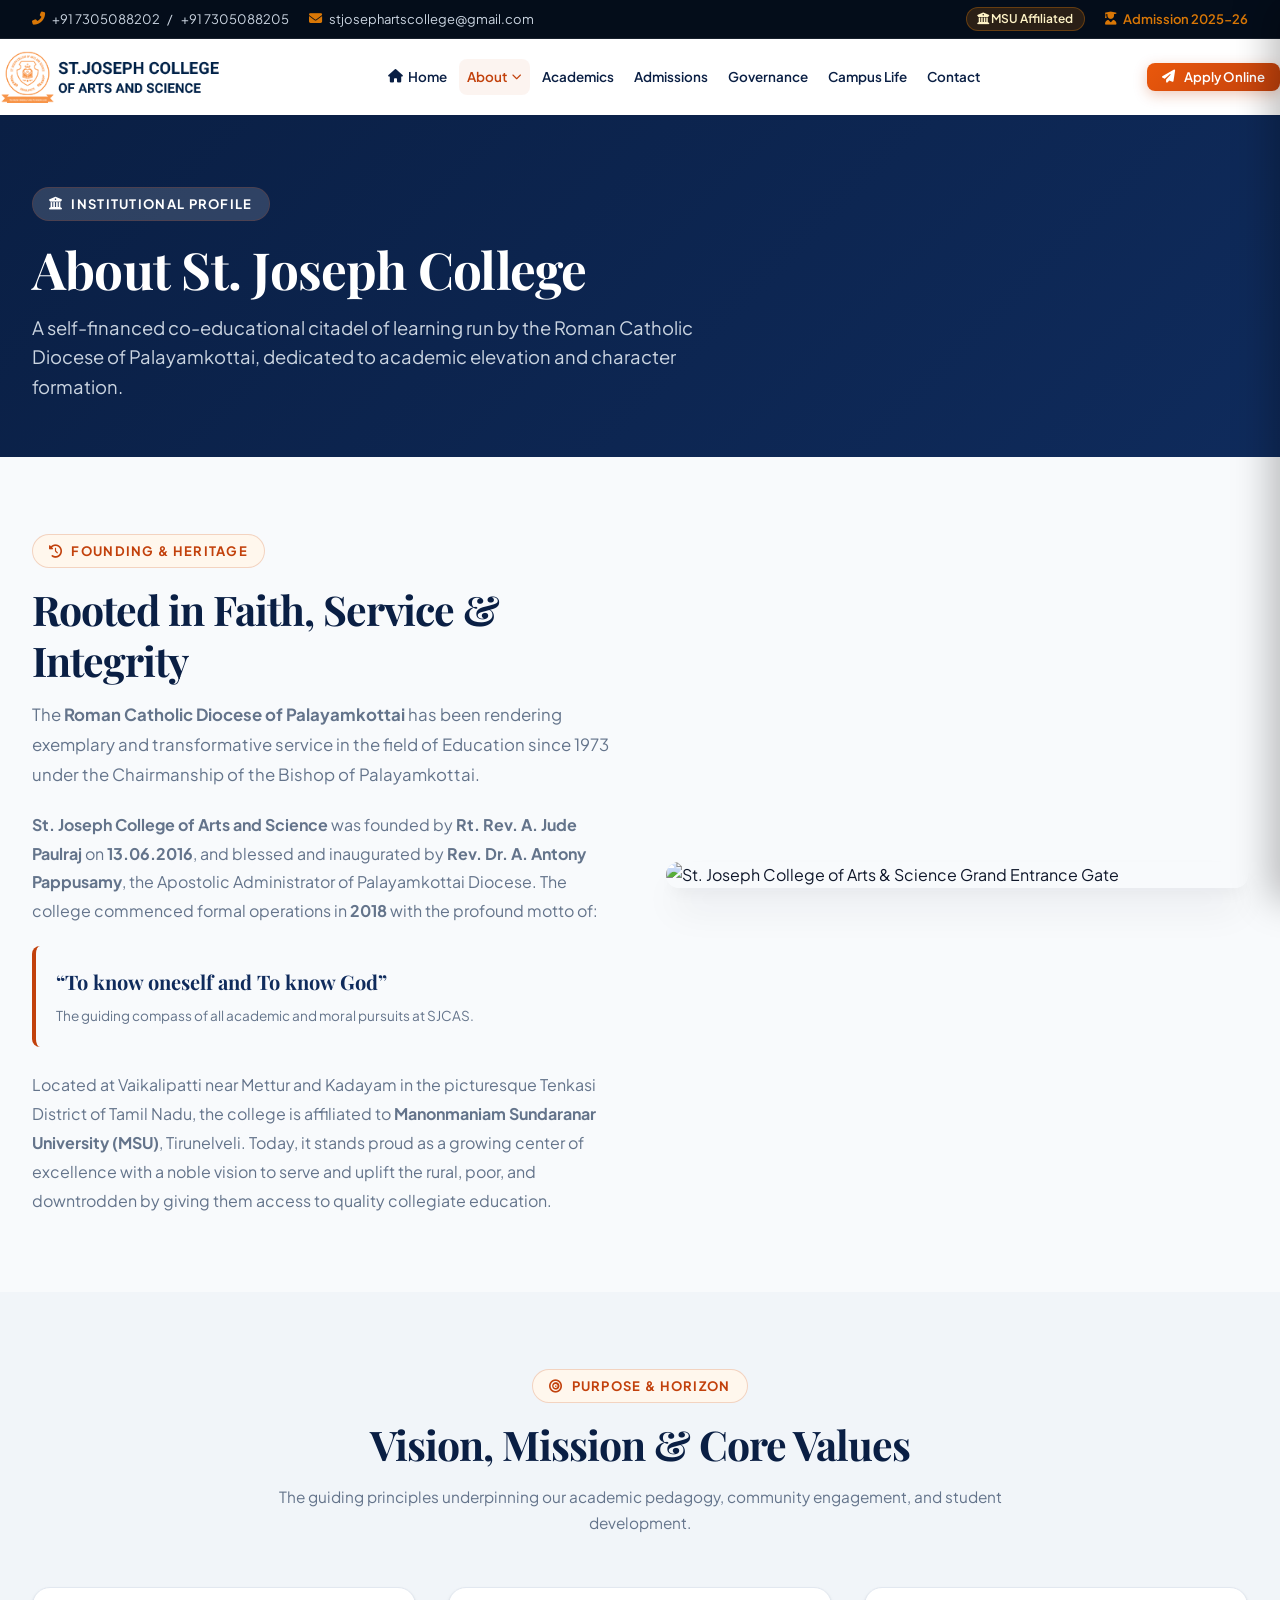
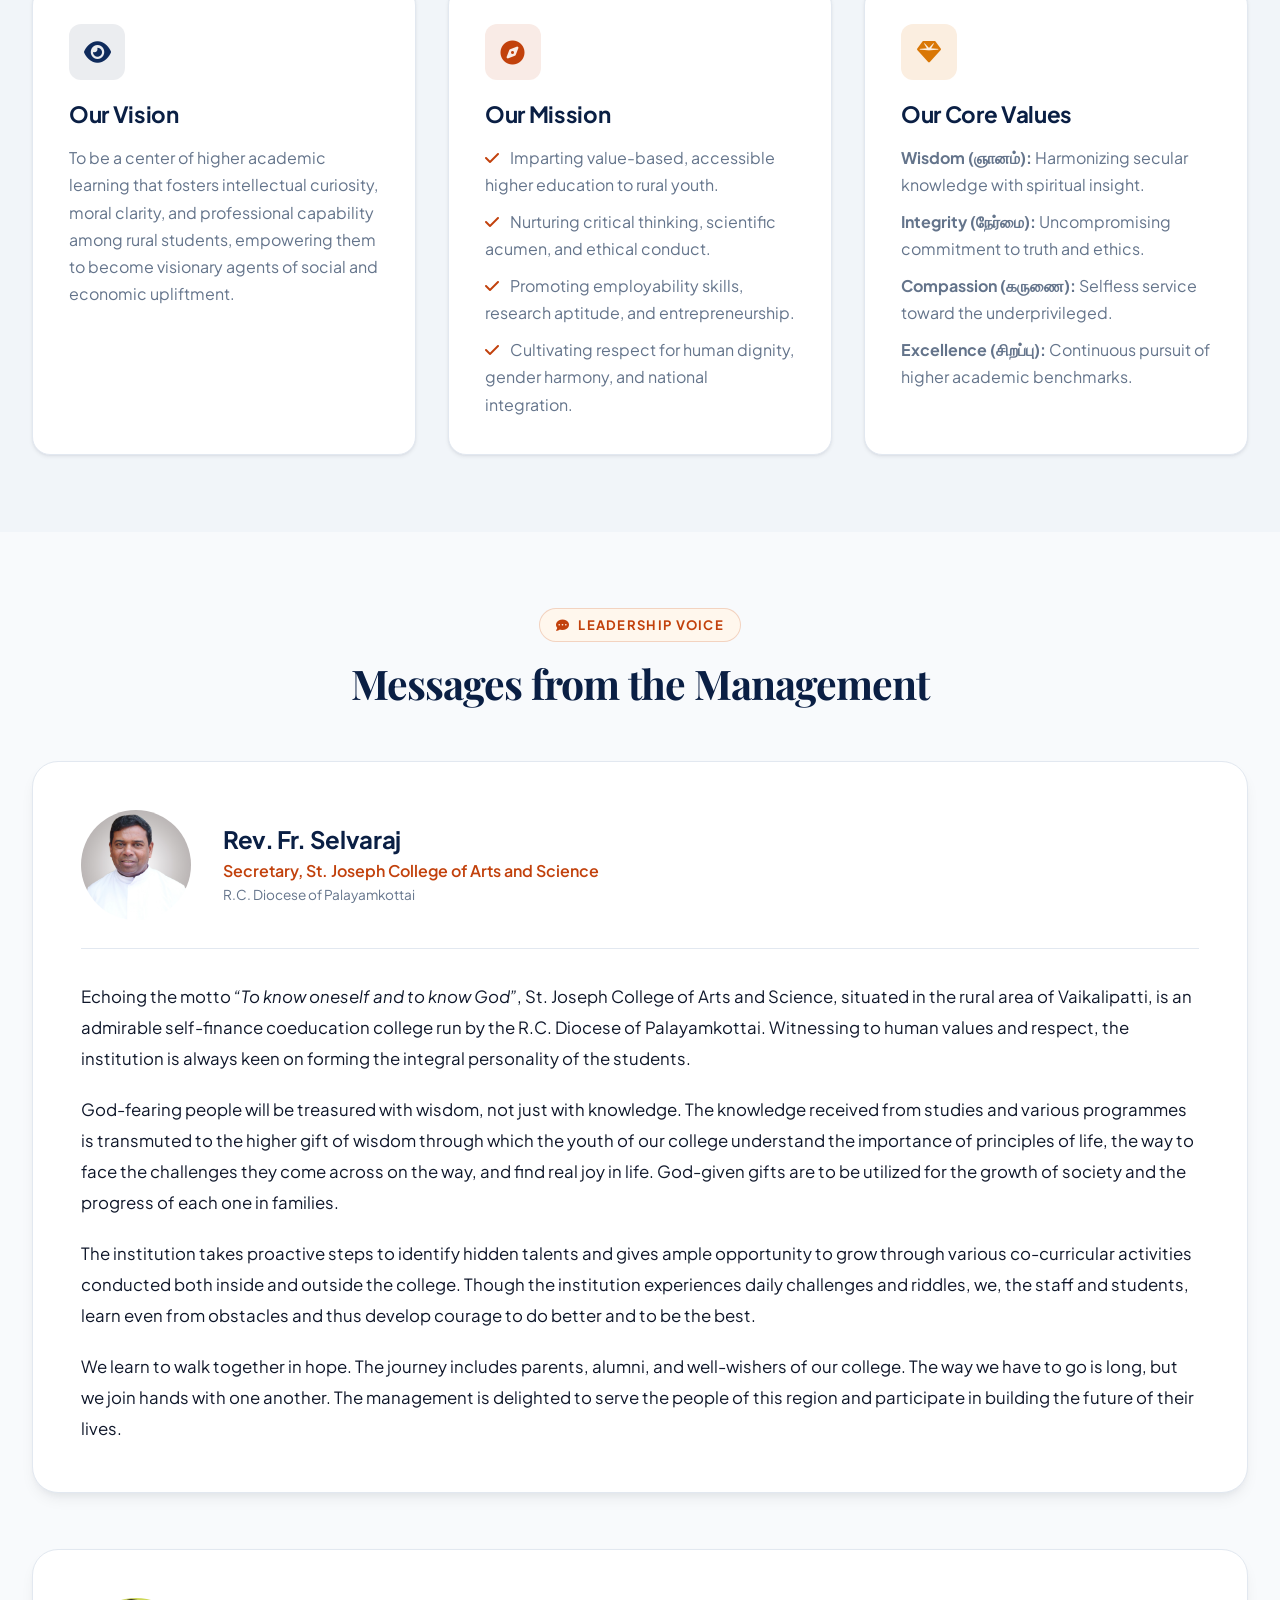
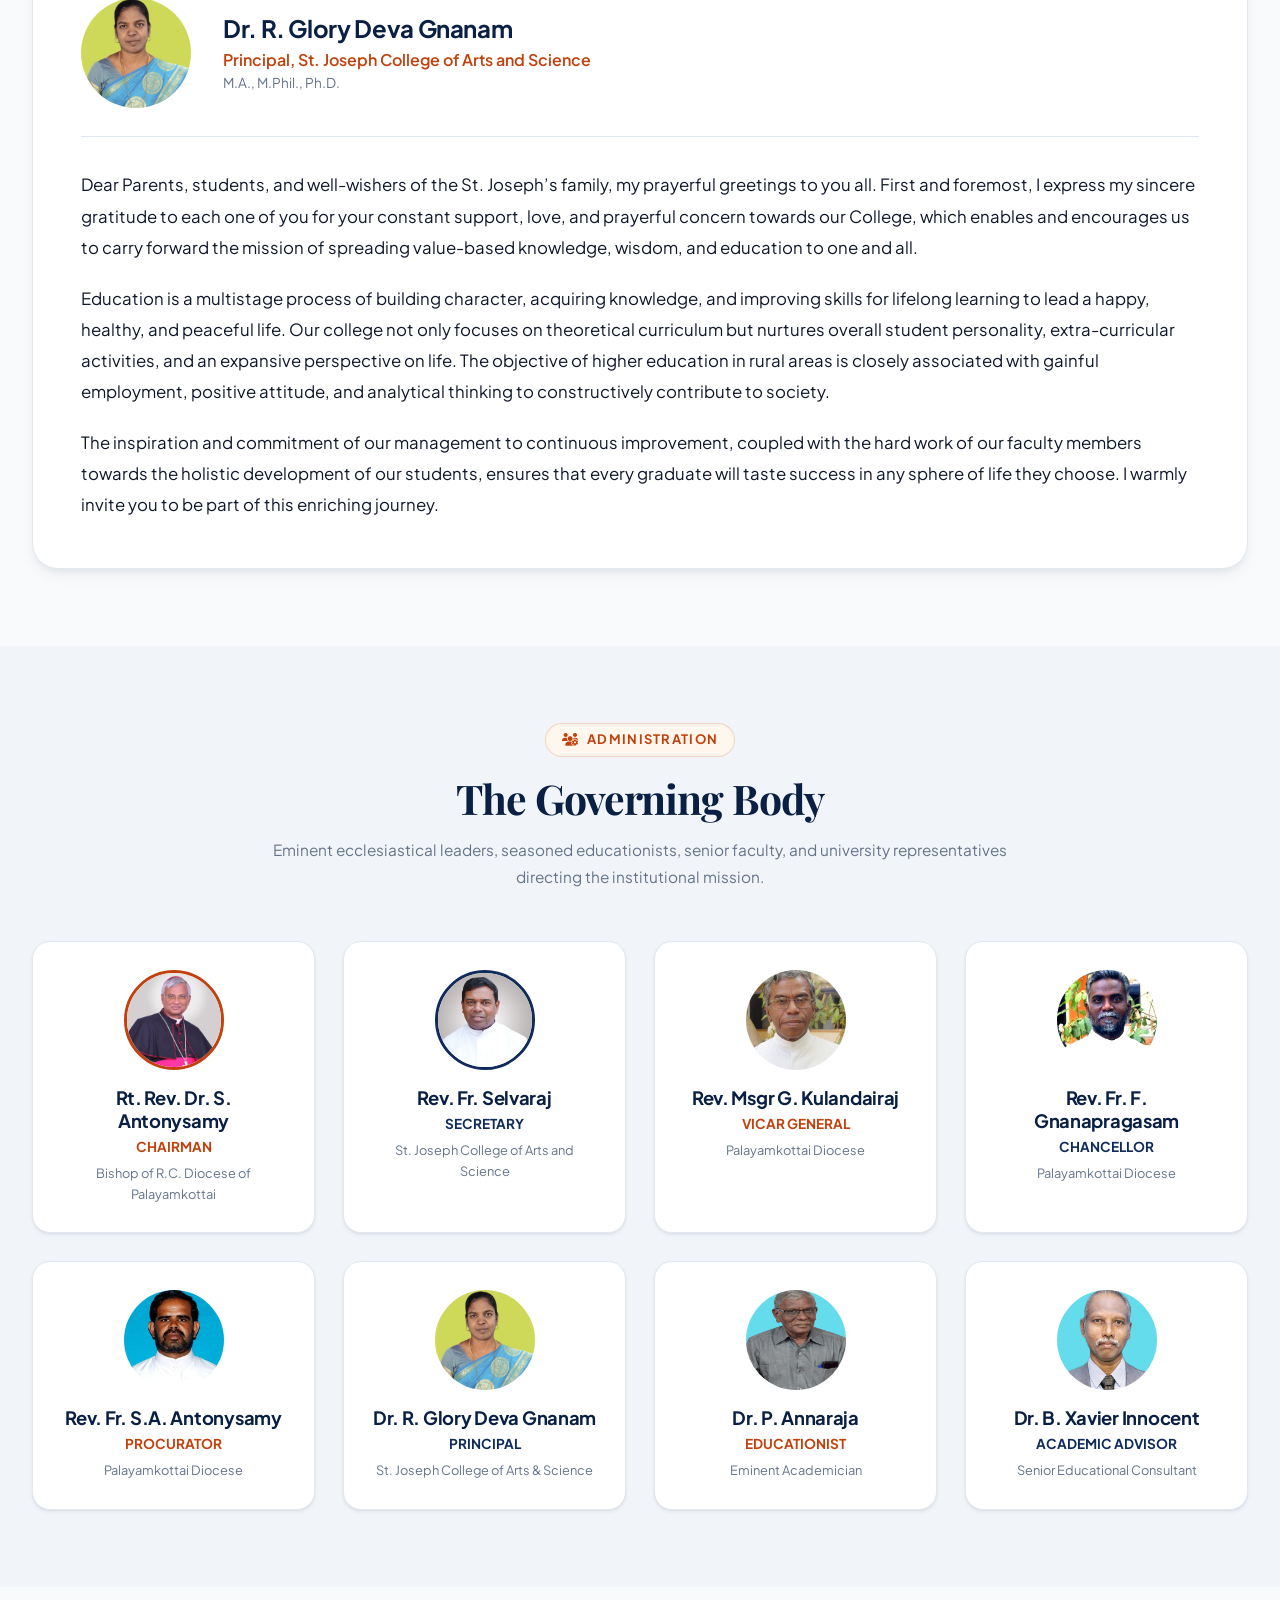
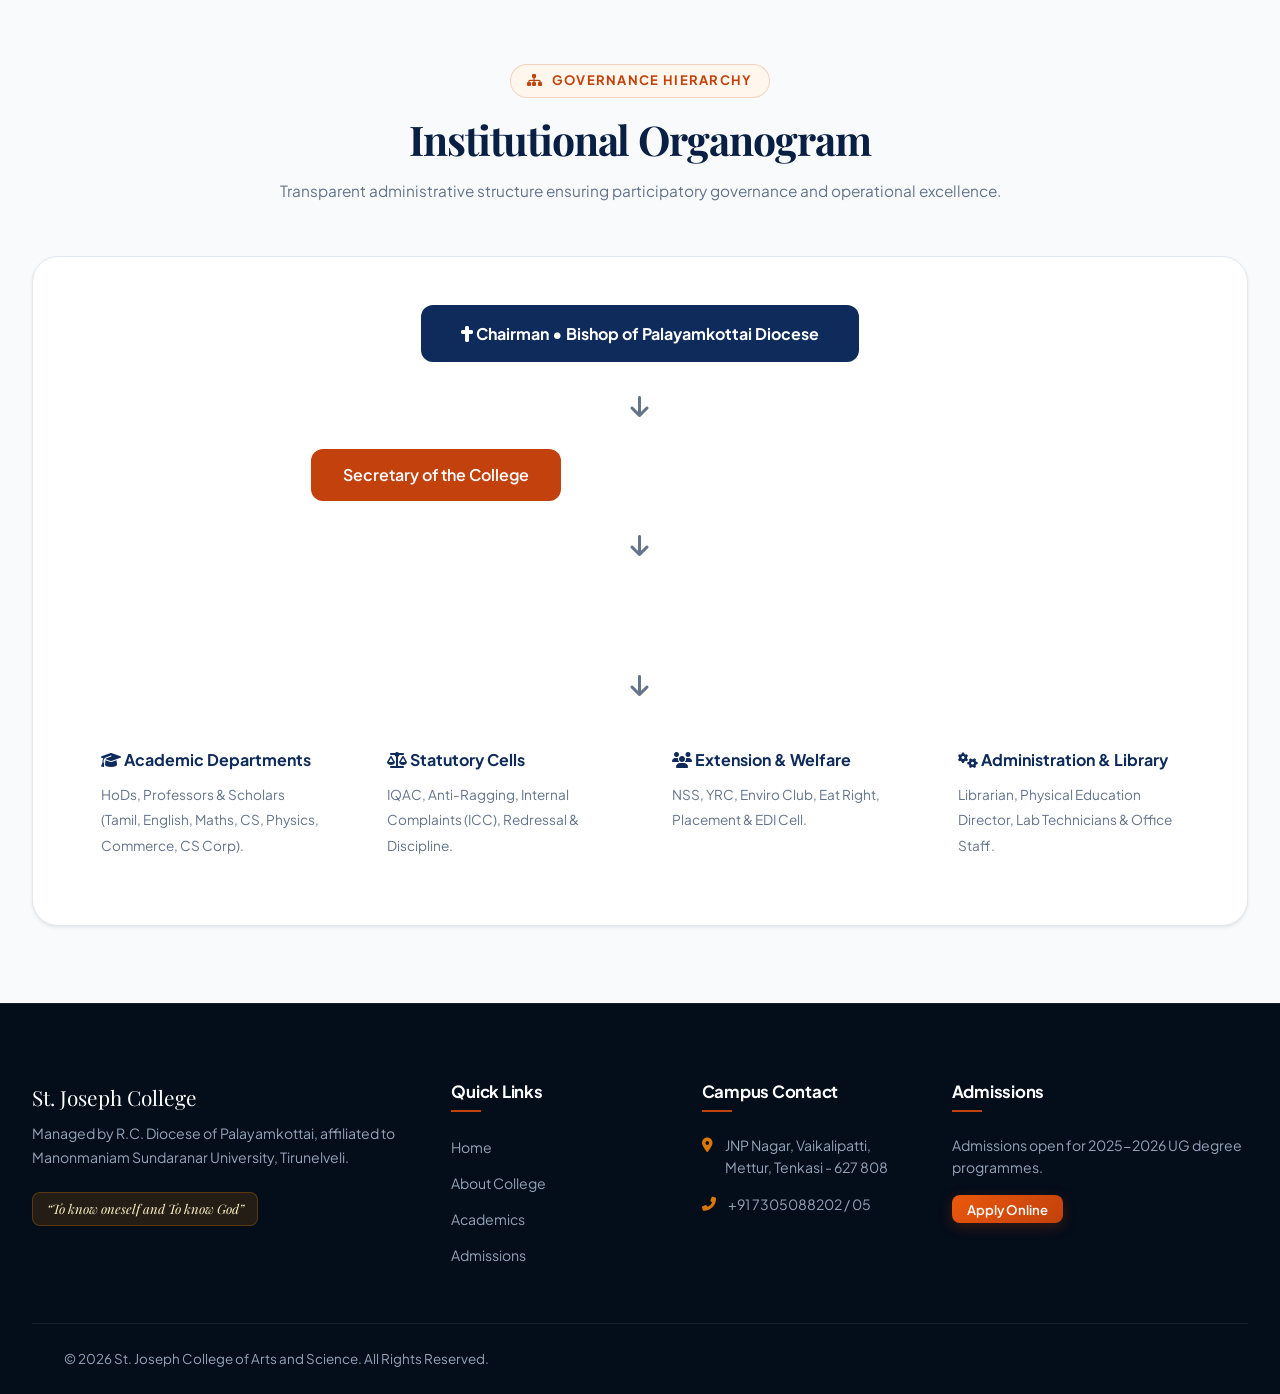
==== about.html @ 6ef70e5c "Add files via upload" ====
<!DOCTYPE html>
<html lang="en">
<head>
  <meta charset="UTF-8">
  <meta name="viewport" content="width=device-width, initial-scale=1.0">
  <title>About Us | St. Joseph College of Arts and Science (SJCAS)</title>
  <meta name="description" content="Discover the legacy, vision, mission, and leadership of St. Joseph College of Arts and Science, Vaikalipatti, Tenkasi. Managed by R.C. Diocese of Palayamkottai.">
  <link rel="icon" type="image/png" href="assets/images/logo.png">

  <!-- Google Fonts -->
  <link rel="preconnect" href="https://fonts.googleapis.com">
  <link rel="preconnect" href="https://fonts.gstatic.com" crossorigin>
  <link href="https://fonts.googleapis.com/css2?family=Inter:wght@300;400;500;600;700;800&family=Playfair+Display:ital,wght@0,600;0,700;0,800;1,600;1,700&display=swap" rel="stylesheet">
  <link rel="stylesheet" href="https://cdnjs.cloudflare.com/ajax/libs/font-awesome/6.5.1/css/all.min.css">
  <link rel="stylesheet" href="assets/css/style.css">
</head>
<body>

  <!-- Top Utility Bar -->
  <aside class="top-bar">
    <div class="container">
      <div class="top-bar-left">
        <span class="top-bar-item"><i class="fas fa-phone-alt"></i> <a href="tel:+917305088202">+91 7305088202</a> / <a href="tel:+917305088205">+91 7305088205</a></span>
        <span class="top-bar-item"><i class="fas fa-envelope"></i> <a href="mailto:stjosephartscollege@gmail.com">stjosephartscollege@gmail.com</a></span>
      </div>
      <div class="top-bar-right">
        <span class="top-bar-badge"><i class="fas fa-university"></i> MSU Affiliated</span>
        <a href="admissions.html" class="top-bar-item" style="color: var(--color-accent); font-weight: 600;"><i class="fas fa-user-graduate"></i> Admission 2025-26</a>
      </div>
    </div>
  </aside>

  <!-- Header -->
  <header class="main-header">
    <div class="container header-container">
      <a href="index.html" class="brand-wrapper" title="St. Joseph College of Arts and Science">
        <img src="assets/images/logo.png" alt="St. Joseph College of Arts and Science" class="brand-logo">
        <div class="brand-location-badge">
          <span class="loc-place"><i class="fas fa-map-marker-alt"></i> Tenkasi</span>
          <span class="loc-meta">MSU Affiliated</span>
        </div>
      </a>

      <nav class="nav-menu">
        <div class="nav-item"><a href="index.html" class="nav-link"><i class="fas fa-home"></i> Home</a></div>
        <div class="nav-item"><a href="about.html" class="nav-link active">About <i class="fas fa-chevron-down"></i></a>
          <div class="dropdown-menu">
            <a href="about.html#about-college" class="dropdown-link"><i class="fas fa-landmark"></i> About College</a>
            <a href="about.html#diocese" class="dropdown-link"><i class="fas fa-cross"></i> Diocese Heritage</a>
            <a href="about.html#vision-mission" class="dropdown-link"><i class="fas fa-compass"></i> Vision &amp; Mission</a>
            <a href="about.html#governing-body" class="dropdown-link"><i class="fas fa-users-cog"></i> Governing Body</a>
          </div>
        </div>
        <div class="nav-item"><a href="academics.html" class="nav-link">Academics</a></div>
        <div class="nav-item"><a href="admissions.html" class="nav-link">Admissions</a></div>
        <div class="nav-item"><a href="governance.html" class="nav-link">Governance</a></div>
        <div class="nav-item"><a href="campus-life.html" class="nav-link">Campus Life</a></div>
        <div class="nav-item"><a href="contact.html" class="nav-link">Contact</a></div>
      </nav>

      <div class="header-actions">
        <a href="https://docs.google.com/forms/d/e/1FAIpQLScLhklakSKkZHLRGe_U0IObBUgWUsLnIZfnJ0RVahQJ35N6Jw/viewform" target="_blank" class="btn btn-secondary btn-sm">
          <i class="fas fa-paper-plane"></i> Apply Online
        </a>
        <button class="mobile-toggle" aria-label="Toggle Mobile Menu"><i class="fas fa-bars"></i></button>
      </div>
    </div>
  </header>

  <!-- Mobile Drawer Overlay & Menu -->
  <div class="mobile-drawer-overlay"></div>
  <aside class="mobile-drawer">
    <div class="drawer-header">
      <img src="assets/images/logo.png" alt="SJCAS" class="drawer-logo">
      <button class="drawer-close"><i class="fas fa-times"></i></button>
    </div>
    <div class="drawer-body">
      <div class="drawer-nav-item"><a href="index.html" class="drawer-nav-link"><span><i class="fas fa-home"></i> Home</span></a></div>
      <div class="drawer-nav-item"><a href="about.html" class="drawer-nav-link" style="color: var(--color-secondary);"><span><i class="fas fa-university"></i> About College</span></a></div>
      <div class="drawer-nav-item"><a href="academics.html" class="drawer-nav-link"><span><i class="fas fa-graduation-cap"></i> Academics</span></a></div>
      <div class="drawer-nav-item"><a href="admissions.html" class="drawer-nav-link"><span><i class="fas fa-user-graduate"></i> Admissions</span></a></div>
      <div class="drawer-nav-item"><a href="governance.html" class="drawer-nav-link"><span><i class="fas fa-balance-scale"></i> Governance</span></a></div>
      <div class="drawer-nav-item"><a href="campus-life.html" class="drawer-nav-link"><span><i class="fas fa-basketball-ball"></i> Campus Life</span></a></div>
      <div class="drawer-nav-item"><a href="contact.html" class="drawer-nav-link"><span><i class="fas fa-map-marked-alt"></i> Contact Us</span></a></div>
    </div>
    <div class="drawer-footer">
      <a href="https://docs.google.com/forms/d/e/1FAIpQLScLhklakSKkZHLRGe_U0IObBUgWUsLnIZfnJ0RVahQJ35N6Jw/viewform" target="_blank" class="btn btn-secondary" style="width:100%;">Apply Online</a>
    </div>
  </aside>

  <!-- Page Header Banner -->
  <div style="background: linear-gradient(135deg, var(--color-primary-dark) 0%, var(--color-primary) 100%); color: #ffffff; padding: 4.5rem 0 3.5rem 0;">
    <div class="container">
      <span class="section-tag" style="background: rgba(255,255,255,0.15); color: #ffffff;">
        <i class="fas fa-university"></i> Institutional Profile
      </span>
      <h1 style="font-family: var(--font-serif); font-size: clamp(2.2rem, 4vw, 3.25rem); color: #ffffff; margin-bottom: 0.75rem;">
        About St. Joseph College
      </h1>
      <p style="color: #cbd5e1; font-size: 1.15rem; max-width: 700px;">
        A self-financed co-educational citadel of learning run by the Roman Catholic Diocese of Palayamkottai, dedicated to academic elevation and character formation.
      </p>
    </div>
  </div>

  <!-- About Section -->
  <section class="section" id="about-college">
    <div class="container">
      <div class="about-grid">
        <div>
          <span class="section-tag"><i class="fas fa-history"></i> Founding &amp; Heritage</span>
          <h2 class="section-title">Rooted in Faith, Service &amp; Integrity</h2>
          <p style="color: var(--color-text-muted); line-height: 1.8; margin-bottom: 1.25rem; font-size: 1.05rem;">
            The <strong>Roman Catholic Diocese of Palayamkottai</strong> has been rendering exemplary and transformative service in the field of Education since 1973 under the Chairmanship of the Bishop of Palayamkottai.
          </p>
          <p style="color: var(--color-text-muted); line-height: 1.8; margin-bottom: 1.25rem;">
            <strong>St. Joseph College of Arts and Science</strong> was founded by <strong>Rt. Rev. A. Jude Paulraj</strong> on <strong>13.06.2016</strong>, and blessed and inaugurated by <strong>Rev. Dr. A. Antony Pappusamy</strong>, the Apostolic Administrator of Palayamkottai Diocese. The college commenced formal operations in <strong>2018</strong> with the profound motto of:
          </p>
          <div style="background-color: var(--color-surface-soft); border-left: 4px solid var(--color-secondary); padding: 1.25rem; border-radius: var(--radius-sm); margin-bottom: 1.5rem;">
            <p style="font-family: var(--font-serif); font-size: 1.25rem; color: var(--color-primary); font-weight: 700; margin-bottom: 0.25rem;">
              “To know oneself and To know God”
            </p>
            <span style="font-size: 0.85rem; color: var(--color-text-muted);">The guiding compass of all academic and moral pursuits at SJCAS.</span>
          </div>
          <p style="color: var(--color-text-muted); line-height: 1.8;">
            Located at Vaikalipatti near Mettur and Kadayam in the picturesque Tenkasi District of Tamil Nadu, the college is affiliated to <strong>Manonmaniam Sundaranar University (MSU)</strong>, Tirunelveli. Today, it stands proud as a growing center of excellence with a noble vision to serve and uplift the rural, poor, and downtrodden by giving them access to quality collegiate education.
          </p>
        </div>
        <div>
          <img src="assets/images/campus/college-gate.jpg" alt="St. Joseph College of Arts &amp; Science Grand Entrance Gate" style="border-radius: var(--radius-xl); box-shadow: var(--shadow-xl); width: 100%; object-fit: cover; max-height: 480px;">
        </div>
      </div>
    </div>
  </section>

  <!-- Vision, Mission & Core Values -->
  <section class="section section-soft" id="vision-mission">
    <div class="container">
      <div class="section-header">
        <span class="section-tag"><i class="fas fa-bullseye"></i> Purpose &amp; Horizon</span>
        <h2 class="section-title">Vision, Mission &amp; Core Values</h2>
        <p class="section-desc">The guiding principles underpinning our academic pedagogy, community engagement, and student development.</p>
      </div>

      <div style="display: grid; grid-template-columns: repeat(auto-fit, minmax(320px, 1fr)); gap: 2rem;">
        <div style="background: #ffffff; border-radius: var(--radius-lg); padding: 2.25rem; border: 1px solid var(--color-border); box-shadow: var(--shadow-sm);">
          <div style="width: 56px; height: 56px; border-radius: var(--radius-md); background-color: rgba(10, 31, 68, 0.08); color: var(--color-primary); display: flex; align-items: center; justify-content: center; font-size: 1.5rem; margin-bottom: 1.25rem;">
            <i class="fas fa-eye"></i>
          </div>
          <h3 style="font-size: 1.4rem; margin-bottom: 1rem;">Our Vision</h3>
          <p style="color: var(--color-text-muted); line-height: 1.7;">
            To be a center of higher academic learning that fosters intellectual curiosity, moral clarity, and professional capability among rural students, empowering them to become visionary agents of social and economic upliftment.
          </p>
        </div>

        <div style="background: #ffffff; border-radius: var(--radius-lg); padding: 2.25rem; border: 1px solid var(--color-border); box-shadow: var(--shadow-sm);">
          <div style="width: 56px; height: 56px; border-radius: var(--radius-md); background-color: rgba(194, 65, 12, 0.1); color: var(--color-secondary); display: flex; align-items: center; justify-content: center; font-size: 1.5rem; margin-bottom: 1.25rem;">
            <i class="fas fa-compass"></i>
          </div>
          <h3 style="font-size: 1.4rem; margin-bottom: 1rem;">Our Mission</h3>
          <ul style="color: var(--color-text-muted); line-height: 1.7; display: flex; flex-direction: column; gap: 0.6rem;">
            <li><i class="fas fa-check" style="color: var(--color-secondary); margin-right: 0.5rem;"></i> Imparting value-based, accessible higher education to rural youth.</li>
            <li><i class="fas fa-check" style="color: var(--color-secondary); margin-right: 0.5rem;"></i> Nurturing critical thinking, scientific acumen, and ethical conduct.</li>
            <li><i class="fas fa-check" style="color: var(--color-secondary); margin-right: 0.5rem;"></i> Promoting employability skills, research aptitude, and entrepreneurship.</li>
            <li><i class="fas fa-check" style="color: var(--color-secondary); margin-right: 0.5rem;"></i> Cultivating respect for human dignity, gender harmony, and national integration.</li>
          </ul>
        </div>

        <div style="background: #ffffff; border-radius: var(--radius-lg); padding: 2.25rem; border: 1px solid var(--color-border); box-shadow: var(--shadow-sm);">
          <div style="width: 56px; height: 56px; border-radius: var(--radius-md); background-color: rgba(217, 119, 6, 0.12); color: var(--color-accent); display: flex; align-items: center; justify-content: center; font-size: 1.5rem; margin-bottom: 1.25rem;">
            <i class="fas fa-gem"></i>
          </div>
          <h3 style="font-size: 1.4rem; margin-bottom: 1rem;">Our Core Values</h3>
          <ul style="color: var(--color-text-muted); line-height: 1.7; display: flex; flex-direction: column; gap: 0.6rem;">
            <li><strong>Wisdom (ஞானம்):</strong> Harmonizing secular knowledge with spiritual insight.</li>
            <li><strong>Integrity (நேர்மை):</strong> Uncompromising commitment to truth and ethics.</li>
            <li><strong>Compassion (கருணை):</strong> Selfless service toward the underprivileged.</li>
            <li><strong>Excellence (சிறப்பு):</strong> Continuous pursuit of higher academic benchmarks.</li>
          </ul>
        </div>
      </div>
    </div>
  </section>

  <!-- Messages from Leadership -->
  <section class="section" id="secretary-message">
    <div class="container">
      <div class="section-header">
        <span class="section-tag"><i class="fas fa-comment-dots"></i> Leadership Voice</span>
        <h2 class="section-title">Messages from the Management</h2>
      </div>

      <!-- Secretary Message Full -->
      <div style="background: #ffffff; border: 1px solid var(--color-border); border-radius: var(--radius-xl); padding: 3rem; margin-bottom: 3.5rem; box-shadow: var(--shadow-md);">
        <div style="display: flex; gap: 2rem; align-items: center; flex-wrap: wrap; margin-bottom: 2rem; border-bottom: 1px solid var(--color-border); padding-bottom: 1.75rem;">
          <img src="assets/images/leadership/secretary.jpg" alt="Rev. Fr. Selvaraj" style="width: 110px; height: 110px; border-radius: 50%; object-fit: cover; border: 4px solid var(--color-surface-soft);">
          <div>
            <h3 style="font-size: 1.5rem; margin-bottom: 0.25rem;">Rev. Fr. Selvaraj</h3>
            <div style="color: var(--color-secondary); font-weight: 600;">Secretary, St. Joseph College of Arts and Science</div>
            <div style="font-size: 0.85rem; color: var(--color-text-muted);">R.C. Diocese of Palayamkottai</div>
          </div>
        </div>
        <div style="font-size: 1.05rem; line-height: 1.85; color: var(--color-text-main);">
          <p style="margin-bottom: 1.25rem;">
            Echoing the motto <em>“To know oneself and to know God”</em>, St. Joseph College of Arts and Science, situated in the rural area of Vaikalipatti, is an admirable self-finance coeducation college run by the R.C. Diocese of Palayamkottai. Witnessing to human values and respect, the institution is always keen on forming the integral personality of the students.
          </p>
          <p style="margin-bottom: 1.25rem;">
            God-fearing people will be treasured with wisdom, not just with knowledge. The knowledge received from studies and various programmes is transmuted to the higher gift of wisdom through which the youth of our college understand the importance of principles of life, the way to face the challenges they come across on the way, and find real joy in life. God-given gifts are to be utilized for the growth of society and the progress of each one in families.
          </p>
          <p style="margin-bottom: 1.25rem;">
            The institution takes proactive steps to identify hidden talents and gives ample opportunity to grow through various co-curricular activities conducted both inside and outside the college. Though the institution experiences daily challenges and riddles, we, the staff and students, learn even from obstacles and thus develop courage to do better and to be the best.
          </p>
          <p>
            We learn to walk together in hope. The journey includes parents, alumni, and well-wishers of our college. The way we have to go is long, but we join hands with one another. The management is delighted to serve the people of this region and participate in building the future of their lives.
          </p>
        </div>
      </div>

      <!-- Principal Message Full -->
      <div style="background: #ffffff; border: 1px solid var(--color-border); border-radius: var(--radius-xl); padding: 3rem; box-shadow: var(--shadow-md);" id="principal-message">
        <div style="display: flex; gap: 2rem; align-items: center; flex-wrap: wrap; margin-bottom: 2rem; border-bottom: 1px solid var(--color-border); padding-bottom: 1.75rem;">
          <img src="assets/images/leadership/principal.jpg" alt="Dr. R. Glory Deva Gnanam" style="width: 110px; height: 110px; border-radius: 50%; object-fit: cover; border: 4px solid var(--color-surface-soft);">
          <div>
            <h3 style="font-size: 1.5rem; margin-bottom: 0.25rem;">Dr. R. Glory Deva Gnanam</h3>
            <div style="color: var(--color-secondary); font-weight: 600;">Principal, St. Joseph College of Arts and Science</div>
            <div style="font-size: 0.85rem; color: var(--color-text-muted);">M.A., M.Phil., Ph.D.</div>
          </div>
        </div>
        <div style="font-size: 1.05rem; line-height: 1.85; color: var(--color-text-main);">
          <p style="margin-bottom: 1.25rem;">
            Dear Parents, students, and well-wishers of the St. Joseph’s family, my prayerful greetings to you all. First and foremost, I express my sincere gratitude to each one of you for your constant support, love, and prayerful concern towards our College, which enables and encourages us to carry forward the mission of spreading value-based knowledge, wisdom, and education to one and all.
          </p>
          <p style="margin-bottom: 1.25rem;">
            Education is a multistage process of building character, acquiring knowledge, and improving skills for lifelong learning to lead a happy, healthy, and peaceful life. Our college not only focuses on theoretical curriculum but nurtures overall student personality, extra-curricular activities, and an expansive perspective on life. The objective of higher education in rural areas is closely associated with gainful employment, positive attitude, and analytical thinking to constructively contribute to society.
          </p>
          <p>
            The inspiration and commitment of our management to continuous improvement, coupled with the hard work of our faculty members towards the holistic development of our students, ensures that every graduate will taste success in any sphere of life they choose. I warmly invite you to be part of this enriching journey.
          </p>
        </div>
      </div>
    </div>
  </section>

  <!-- Governing Body Directory -->
  <section class="section section-soft" id="governing-body">
    <div class="container">
      <div class="section-header">
        <span class="section-tag"><i class="fas fa-users-cog"></i> Administration</span>
        <h2 class="section-title">The Governing Body</h2>
        <p class="section-desc">Eminent ecclesiastical leaders, seasoned educationists, senior faculty, and university representatives directing the institutional mission.</p>
      </div>

      <div style="display: grid; grid-template-columns: repeat(auto-fill, minmax(260px, 1fr)); gap: 1.75rem;">
        <!-- Bishop -->
        <div style="background: #ffffff; border-radius: var(--radius-lg); padding: 1.75rem; text-align: center; border: 1px solid var(--color-border); box-shadow: var(--shadow-sm);">
          <img src="assets/images/leadership/bishop.png" alt="Bishop" style="width: 100px; height: 100px; border-radius: 50%; margin: 0 auto 1rem auto; object-fit: cover; border: 3px solid var(--color-secondary);">
          <h4 style="font-size: 1.15rem; margin-bottom: 0.25rem;">Rt. Rev. Dr. S. Antonysamy</h4>
          <div style="color: var(--color-secondary); font-weight: 700; font-size: 0.85rem; text-transform: uppercase;">Chairman</div>
          <p style="font-size: 0.8rem; color: var(--color-text-muted); margin-top: 0.35rem;">Bishop of R.C. Diocese of Palayamkottai</p>
        </div>

        <!-- Secretary -->
        <div style="background: #ffffff; border-radius: var(--radius-lg); padding: 1.75rem; text-align: center; border: 1px solid var(--color-border); box-shadow: var(--shadow-sm);">
          <img src="assets/images/leadership/secretary.jpg" alt="Secretary" style="width: 100px; height: 100px; border-radius: 50%; margin: 0 auto 1rem auto; object-fit: cover; border: 3px solid var(--color-primary);">
          <h4 style="font-size: 1.15rem; margin-bottom: 0.25rem;">Rev. Fr. Selvaraj</h4>
          <div style="color: var(--color-primary); font-weight: 700; font-size: 0.85rem; text-transform: uppercase;">Secretary</div>
          <p style="font-size: 0.8rem; color: var(--color-text-muted); margin-top: 0.35rem;">St. Joseph College of Arts and Science</p>
        </div>

        <!-- Vicar General -->
        <div style="background: #ffffff; border-radius: var(--radius-lg); padding: 1.75rem; text-align: center; border: 1px solid var(--color-border); box-shadow: var(--shadow-sm);">
          <img src="assets/images/leadership/vicar_general.jpg" alt="Vicar General" style="width: 100px; height: 100px; border-radius: 50%; margin: 0 auto 1rem auto; object-fit: cover;">
          <h4 style="font-size: 1.15rem; margin-bottom: 0.25rem;">Rev. Msgr G. Kulandairaj</h4>
          <div style="color: var(--color-secondary); font-weight: 700; font-size: 0.85rem; text-transform: uppercase;">Vicar General</div>
          <p style="font-size: 0.8rem; color: var(--color-text-muted); margin-top: 0.35rem;">Palayamkottai Diocese</p>
        </div>

        <!-- Chancellor -->
        <div style="background: #ffffff; border-radius: var(--radius-lg); padding: 1.75rem; text-align: center; border: 1px solid var(--color-border); box-shadow: var(--shadow-sm);">
          <img src="assets/images/leadership/chancellor.jpg" alt="Chancellor" style="width: 100px; height: 100px; border-radius: 50%; margin: 0 auto 1rem auto; object-fit: cover;">
          <h4 style="font-size: 1.15rem; margin-bottom: 0.25rem;">Rev. Fr. F. Gnanapragasam</h4>
          <div style="color: var(--color-primary); font-weight: 700; font-size: 0.85rem; text-transform: uppercase;">Chancellor</div>
          <p style="font-size: 0.8rem; color: var(--color-text-muted); margin-top: 0.35rem;">Palayamkottai Diocese</p>
        </div>

        <!-- Procurator -->
        <div style="background: #ffffff; border-radius: var(--radius-lg); padding: 1.75rem; text-align: center; border: 1px solid var(--color-border); box-shadow: var(--shadow-sm);">
          <img src="assets/images/leadership/procurator.jpg" alt="Procurator" style="width: 100px; height: 100px; border-radius: 50%; margin: 0 auto 1rem auto; object-fit: cover;">
          <h4 style="font-size: 1.15rem; margin-bottom: 0.25rem;">Rev. Fr. S.A. Antonysamy</h4>
          <div style="color: var(--color-secondary); font-weight: 700; font-size: 0.85rem; text-transform: uppercase;">Procurator</div>
          <p style="font-size: 0.8rem; color: var(--color-text-muted); margin-top: 0.35rem;">Palayamkottai Diocese</p>
        </div>

        <!-- Principal -->
        <div style="background: #ffffff; border-radius: var(--radius-lg); padding: 1.75rem; text-align: center; border: 1px solid var(--color-border); box-shadow: var(--shadow-sm);">
          <img src="assets/images/leadership/principal.jpg" alt="Principal" style="width: 100px; height: 100px; border-radius: 50%; margin: 0 auto 1rem auto; object-fit: cover;">
          <h4 style="font-size: 1.15rem; margin-bottom: 0.25rem;">Dr. R. Glory Deva Gnanam</h4>
          <div style="color: var(--color-primary); font-weight: 700; font-size: 0.85rem; text-transform: uppercase;">Principal</div>
          <p style="font-size: 0.8rem; color: var(--color-text-muted); margin-top: 0.35rem;">St. Joseph College of Arts &amp; Science</p>
        </div>

        <!-- Educationist -->
        <div style="background: #ffffff; border-radius: var(--radius-lg); padding: 1.75rem; text-align: center; border: 1px solid var(--color-border); box-shadow: var(--shadow-sm);">
          <img src="assets/images/leadership/annaraja.jpg" alt="Dr P Annaraja" style="width: 100px; height: 100px; border-radius: 50%; margin: 0 auto 1rem auto; object-fit: cover;">
          <h4 style="font-size: 1.15rem; margin-bottom: 0.25rem;">Dr. P. Annaraja</h4>
          <div style="color: var(--color-secondary); font-weight: 700; font-size: 0.85rem; text-transform: uppercase;">Educationist</div>
          <p style="font-size: 0.8rem; color: var(--color-text-muted); margin-top: 0.35rem;">Eminent Academician</p>
        </div>

        <!-- Academic Advisor -->
        <div style="background: #ffffff; border-radius: var(--radius-lg); padding: 1.75rem; text-align: center; border: 1px solid var(--color-border); box-shadow: var(--shadow-sm);">
          <img src="assets/images/leadership/xavier_innocent.jpg" alt="Dr B Xavier Innocent" style="width: 100px; height: 100px; border-radius: 50%; margin: 0 auto 1rem auto; object-fit: cover;">
          <h4 style="font-size: 1.15rem; margin-bottom: 0.25rem;">Dr. B. Xavier Innocent</h4>
          <div style="color: var(--color-primary); font-weight: 700; font-size: 0.85rem; text-transform: uppercase;">Academic Advisor</div>
          <p style="font-size: 0.8rem; color: var(--color-text-muted); margin-top: 0.35rem;">Senior Educational Consultant</p>
        </div>
      </div>
    </div>
  </section>

  <!-- Organogram -->
  <section class="section" id="organogram">
    <div class="container">
      <div class="section-header">
        <span class="section-tag"><i class="fas fa-sitemap"></i> Governance Hierarchy</span>
        <h2 class="section-title">Institutional Organogram</h2>
        <p class="section-desc">Transparent administrative structure ensuring participatory governance and operational excellence.</p>
      </div>

      <div style="background: #ffffff; border: 1px solid var(--color-border); border-radius: var(--radius-xl); padding: 3rem; text-align: center; box-shadow: var(--shadow-sm);">
        <div style="display: inline-block; background-color: var(--color-primary); color: #ffffff; padding: 1rem 2.5rem; border-radius: var(--radius-md); font-weight: 700; margin-bottom: 1.5rem;">
          <i class="fas fa-cross"></i> Chairman &bull; Bishop of Palayamkottai Diocese
        </div>
        <div style="font-size: 1.5rem; color: var(--color-text-muted); margin-bottom: 1.5rem;"><i class="fas fa-arrow-down"></i></div>

        <div style="display: flex; justify-content: center; gap: 2rem; flex-wrap: wrap; margin-bottom: 1.5rem;">
          <div style="background-color: var(--color-secondary); color: #ffffff; padding: 0.85rem 2rem; border-radius: var(--radius-md); font-weight: 600;">
            Secretary of the College
          </div>
          <div style="background-color: var(--color-primary-light); color: #ffffff; padding: 0.85rem 2rem; border-radius: var(--radius-md); font-weight: 600;">
            Governing Body &amp; Board of Management
          </div>
        </div>
        <div style="font-size: 1.5rem; color: var(--color-text-muted); margin-bottom: 1.5rem;"><i class="fas fa-arrow-down"></i></div>

        <div style="display: inline-block; background-color: var(--color-accent-dark); color: #ffffff; padding: 0.85rem 2.5rem; border-radius: var(--radius-md); font-weight: 700; margin-bottom: 1.5rem;">
          Principal &amp; Vice Principal
        </div>
        <div style="font-size: 1.5rem; color: var(--color-text-muted); margin-bottom: 1.5rem;"><i class="fas fa-arrow-down"></i></div>

        <div style="display: grid; grid-template-columns: repeat(auto-fit, minmax(220px, 1fr)); gap: 1.5rem; text-align: left;">
          <div style="background: var(--color-surface-soft); padding: 1.25rem; border-radius: var(--radius-md);">
            <strong style="color: var(--color-primary); display: block; margin-bottom: 0.5rem;"><i class="fas fa-graduation-cap"></i> Academic Departments</strong>
            <span style="font-size: 0.85rem; color: var(--color-text-muted);">HoDs, Professors &amp; Scholars (Tamil, English, Maths, CS, Physics, Commerce, CS Corp).</span>
          </div>
          <div style="background: var(--color-surface-soft); padding: 1.25rem; border-radius: var(--radius-md);">
            <strong style="color: var(--color-primary); display: block; margin-bottom: 0.5rem;"><i class="fas fa-balance-scale"></i> Statutory Cells</strong>
            <span style="font-size: 0.85rem; color: var(--color-text-muted);">IQAC, Anti-Ragging, Internal Complaints (ICC), Redressal &amp; Discipline.</span>
          </div>
          <div style="background: var(--color-surface-soft); padding: 1.25rem; border-radius: var(--radius-md);">
            <strong style="color: var(--color-primary); display: block; margin-bottom: 0.5rem;"><i class="fas fa-users"></i> Extension &amp; Welfare</strong>
            <span style="font-size: 0.85rem; color: var(--color-text-muted);">NSS, YRC, Enviro Club, Eat Right, Placement &amp; EDI Cell.</span>
          </div>
          <div style="background: var(--color-surface-soft); padding: 1.25rem; border-radius: var(--radius-md);">
            <strong style="color: var(--color-primary); display: block; margin-bottom: 0.5rem;"><i class="fas fa-cogs"></i> Administration &amp; Library</strong>
            <span style="font-size: 0.85rem; color: var(--color-text-muted);">Librarian, Physical Education Director, Lab Technicians &amp; Office Staff.</span>
          </div>
        </div>
      </div>
    </div>
  </section>

  <!-- Footer -->
  <footer class="site-footer">
    <div class="container">
      <div class="footer-grid">
        <div class="footer-col">
          <div class="footer-brand-title">St. Joseph College</div>
          <p class="footer-desc">Managed by R.C. Diocese of Palayamkottai, affiliated to Manonmaniam Sundaranar University, Tirunelveli.</p>
          <div class="footer-motto-badge">“To know oneself and To know God”</div>
        </div>
        <div class="footer-col">
          <h4 class="footer-col-title">Quick Links</h4>
          <ul class="footer-links">
            <li><a href="index.html" class="footer-link">Home</a></li>
            <li><a href="about.html" class="footer-link">About College</a></li>
            <li><a href="academics.html" class="footer-link">Academics</a></li>
            <li><a href="admissions.html" class="footer-link">Admissions</a></li>
          </ul>
        </div>
        <div class="footer-col">
          <h4 class="footer-col-title">Campus Contact</h4>
          <div class="footer-contact-item"><i class="fas fa-map-marker-alt"></i><div>JNP Nagar, Vaikalipatti, Mettur, Tenkasi - 627 808</div></div>
          <div class="footer-contact-item"><i class="fas fa-phone-alt"></i><div>+91 7305088202 / 05</div></div>
        </div>
        <div class="footer-col">
          <h4 class="footer-col-title">Admissions</h4>
          <p style="font-size: 0.88rem; color: #94a3b8; margin-bottom: 1rem;">Admissions open for 2025-2026 UG degree programmes.</p>
          <a href="https://docs.google.com/forms/d/e/1FAIpQLScLhklakSKkZHLRGe_U0IObBUgWUsLnIZfnJ0RVahQJ35N6Jw/viewform" target="_blank" class="btn btn-secondary btn-sm">Apply Online</a>
        </div>
      </div>
      <div class="footer-bottom">
        <div class="container">&copy; 2026 St. Joseph College of Arts and Science. All Rights Reserved.</div>
      </div>
    </div>
  </footer>

  <a href="#" class="back-to-top" aria-label="Back to Top"><i class="fas fa-chevron-up"></i></a>
  <script src="assets/js/main.js"></script>
  <!-- Mobile Bottom Action Bar (Sticky Mobile Speed Actions) -->
  <div class="mobile-bottom-bar" aria-label="Mobile Speed Actions">
    <div class="mobile-bottom-actions">
      <a href="tel:+917305088202" class="btn btn-outline btn-sm" style="font-size: 0.82rem;">
        <i class="fas fa-phone-alt"></i> Call Us
      </a>
      <a href="https://docs.google.com/forms/d/e/1FAIpQLScLhklakSKkZHLRGe_U0IObBUgWUsLnIZfnJ0RVahQJ35N6Jw/viewform" target="_blank" class="btn btn-secondary btn-sm" style="font-size: 0.82rem;">
        <i class="fas fa-paper-plane"></i> Apply Online
      </a>
    </div>
  </div>

</body>
</html>
---- assets/css/style.css ----
/* ==========================================================================
   St. Joseph College of Arts and Science (SJCAS) - Official Web Portal
   Master Design System & Responsive Stylesheet
   Designed for Desktop, Laptop, Tablet, and Mobile (<480px / 390px / 320px)
   ========================================================================== */

@import url('https://fonts.googleapis.com/css2?family=Plus+Jakarta+Sans:wght@300;400;500;600;700;800&family=Playfair+Display:ital,wght@0,600;0,700;0,800;1,600;1,700&display=swap');

:root {
  /* Core Academic Palette */
  --navy-darkest: #040d1a;
  --navy-dark: #0a1f44;
  --navy-primary: #0f2b5c;
  --navy-light: #1e3a8a;
  --navy-soft: #f0f4fc;

  /* Accent & Highlight Palette */
  --crimson-primary: #c2410c;
  --crimson-hover: #9a3412;
  --crimson-soft: #fff7ed;
  --gold-primary: #d97706;
  --gold-hover: #b45309;
  --gold-soft: #fef3c7;
  --gold-gradient: linear-gradient(135deg, #f59e0b 0%, #d97706 100%);
  --crimson-gradient: linear-gradient(135deg, #ea580c 0%, #c2410c 100%);
  --navy-gradient: linear-gradient(135deg, #0a1f44 0%, #0f2b5c 50%, #1e3a8a 100%);

  /* Neutral Spectrum */
  --bg-page: #f8fafc;
  --bg-surface: #ffffff;
  --bg-surface-soft: #f1f5f9;
  --text-main: #0f172a;
  --text-body: #334155;
  --text-muted: #64748b;
  --text-light: #94a3b8;
  --border-light: #e2e8f0;
  --border-focus: #3b82f6;

  /* Status Colors */
  --success: #10b981;
  --success-soft: #ecfdf5;
  --info: #0284c7;
  --warning: #f59e0b;

  /* Typography */
  --font-serif: 'Playfair Display', Georgia, serif;
  --font-sans: 'Plus Jakarta Sans', -apple-system, BlinkMacSystemFont, "Segoe UI", Roboto, sans-serif;

  /* Elevation Shadows */
  --shadow-xs: 0 1px 2px rgba(15, 23, 42, 0.05);
  --shadow-sm: 0 2px 4px rgba(15, 23, 42, 0.06), 0 1px 2px rgba(15, 23, 42, 0.04);
  --shadow-md: 0 8px 16px -4px rgba(15, 23, 42, 0.08), 0 4px 6px -2px rgba(15, 23, 42, 0.04);
  --shadow-lg: 0 16px 24px -6px rgba(15, 23, 42, 0.1), 0 6px 10px -4px rgba(15, 23, 42, 0.05);
  --shadow-xl: 0 24px 38px -8px rgba(15, 23, 42, 0.14), 0 10px 16px -6px rgba(15, 23, 42, 0.06);
  --shadow-glow: 0 0 20px rgba(217, 119, 6, 0.25);

  /* Border Radii */
  --radius-xs: 4px;
  --radius-sm: 8px;
  --radius-md: 12px;
  --radius-lg: 18px;
  --radius-xl: 26px;
  --radius-full: 9999px;

  /* Motion & Transitions */
  --transition-fast: 0.18s cubic-bezier(0.4, 0, 0.2, 1);
  --transition-normal: 0.28s cubic-bezier(0.4, 0, 0.2, 1);
  --transition-slow: 0.45s cubic-bezier(0.4, 0, 0.2, 1);

  /* Layout */
  --container-max: 1280px;

  /* Safety Aliases */
  --color-primary: var(--navy-primary);
  --color-primary-dark: var(--navy-dark);
  --color-secondary: var(--crimson-primary);
  --color-accent: var(--gold-primary);
  --color-border: var(--border-light);
  --color-text-muted: var(--text-muted);
  --color-text-main: var(--text-main);
}

/* ==========================================================================
   Base Reset & Global Styles
   ========================================================================== */
*, *::before, *::after {
  box-sizing: border-box;
  margin: 0;
  padding: 0;
}

html {
  font-family: var(--font-sans);
  font-size: 16px;
  line-height: 1.6;
  color: var(--text-main);
  background-color: var(--bg-page);
  scroll-behavior: smooth;
  -webkit-font-smoothing: antialiased;
  -moz-osx-font-smoothing: grayscale;
  overflow-x: hidden;
  max-width: 100vw;
  width: 100%;
}

body {
  overflow-x: hidden;
  max-width: 100vw;
  width: 100%;
  position: relative;
  min-height: 100vh;
  display: flex;
  flex-direction: column;
}

img, picture, svg, video {
  display: block;
  max-width: 100%;
  height: auto;
}

a {
  color: inherit;
  text-decoration: none;
  transition: all var(--transition-fast);
}

button, input, select, textarea {
  font: inherit;
}

button {
  cursor: pointer;
  border: none;
  background: none;
}

ul, ol {
  list-style: none;
}

/* Typography Hierarchy */
h1, h2, h3, h4, h5, h6 {
  color: var(--navy-dark);
  line-height: 1.25;
  font-weight: 700;
  letter-spacing: -0.015em;
}

.font-serif {
  font-family: var(--font-serif);
}

/* Layout Containers */
.container {
  width: 100%;
  max-width: var(--container-max);
  margin-left: auto;
  margin-right: auto;
  padding-left: clamp(1rem, 3vw, 2rem);
  padding-right: clamp(1rem, 3vw, 2rem);
}

.section {
  padding: clamp(3.5rem, 6vw, 5.5rem) 0;
  position: relative;
}

.section-sm {
  padding: clamp(2rem, 4vw, 3rem) 0;
}

.section-dark {
  background: var(--navy-gradient);
  color: #ffffff;
}

.section-dark h1,
.section-dark h2,
.section-dark h3,
.section-dark h4 {
  color: #ffffff;
}

.section-soft {
  background-color: var(--bg-surface-soft);
}

/* Section Header Component */
.section-header {
  text-align: center;
  max-width: 760px;
  margin: 0 auto clamp(2.5rem, 4vw, 3.5rem) auto;
}

.section-tag {
  display: inline-flex;
  align-items: center;
  gap: 0.5rem;
  font-size: 0.8125rem;
  font-weight: 700;
  text-transform: uppercase;
  letter-spacing: 0.1em;
  color: var(--crimson-primary);
  background-color: var(--crimson-soft);
  border: 1px solid rgba(194, 65, 12, 0.2);
  padding: 0.35rem 1rem;
  border-radius: var(--radius-full);
  margin-bottom: 1rem;
}

.section-dark .section-tag {
  color: var(--gold-primary);
  background-color: rgba(217, 119, 6, 0.18);
  border-color: rgba(217, 119, 6, 0.35);
}

.section-title {
  font-size: clamp(1.85rem, 3.2vw, 2.65rem);
  letter-spacing: -0.025em;
  margin-bottom: 0.85rem;
  font-family: var(--font-serif);
}

.section-desc {
  font-size: clamp(0.95rem, 1.2vw, 1.1rem);
  color: var(--text-muted);
  line-height: 1.7;
}

.section-dark .section-desc {
  color: #cbd5e1;
}

/* ==========================================================================
   Buttons
   ========================================================================== */
.btn {
  display: inline-flex;
  align-items: center;
  justify-content: center;
  gap: 0.55rem;
  font-weight: 600;
  font-size: 0.92rem;
  padding: 0.75rem 1.5rem;
  border-radius: var(--radius-md);
  transition: all var(--transition-normal);
  text-align: center;
  white-space: nowrap;
  line-height: 1;
}

.btn-primary {
  background-color: var(--navy-primary);
  color: #ffffff;
  box-shadow: 0 4px 14px rgba(10, 31, 68, 0.25);
}

.btn-primary:hover {
  background-color: var(--navy-light);
  transform: translateY(-2px);
  box-shadow: 0 6px 20px rgba(10, 31, 68, 0.35);
  color: #ffffff;
}

.btn-secondary {
  background: var(--crimson-gradient);
  color: #ffffff;
  box-shadow: 0 4px 14px rgba(194, 65, 12, 0.28);
}

.btn-secondary:hover {
  background: linear-gradient(135deg, #c2410c 0%, #9a3412 100%);
  transform: translateY(-2px);
  box-shadow: 0 6px 20px rgba(194, 65, 12, 0.4);
  color: #ffffff;
}

.btn-gold {
  background: var(--gold-gradient);
  color: #ffffff;
  box-shadow: 0 4px 14px rgba(217, 119, 6, 0.3);
}

.btn-gold:hover {
  background: linear-gradient(135deg, #d97706 0%, #b45309 100%);
  transform: translateY(-2px);
  color: #ffffff;
}

.btn-outline {
  border: 1.5px solid var(--navy-primary);
  color: var(--navy-primary);
  background: transparent;
}

.btn-outline:hover {
  background-color: var(--navy-primary);
  color: #ffffff;
  transform: translateY(-2px);
}

.btn-outline-white {
  border: 1.5px solid rgba(255, 255, 255, 0.75);
  color: #ffffff;
  background: rgba(255, 255, 255, 0.06);
  backdrop-filter: blur(8px);
}

.btn-outline-white:hover {
  background-color: #ffffff;
  color: var(--navy-primary);
  border-color: #ffffff;
  transform: translateY(-2px);
}

.btn-sm {
  padding: 0.48rem 0.95rem;
  font-size: 0.82rem;
  border-radius: var(--radius-sm);
}

.btn-lg {
  padding: 0.95rem 1.85rem;
  font-size: 1.02rem;
  border-radius: var(--radius-md);
}

/* ==========================================================================
   Top Utility Bar
   ========================================================================== */
.top-bar {
  background-color: var(--navy-darkest);
  color: #cbd5e1;
  font-size: 0.8125rem;
  border-bottom: 1px solid rgba(255, 255, 255, 0.08);
  padding: 0.45rem 0;
  position: relative;
  z-index: 1002;
  line-height: 1.4;
}

.top-bar .container {
  display: flex;
  justify-content: space-between;
  align-items: center;
  flex-wrap: wrap;
  gap: 0.5rem 1.25rem;
}

.top-bar-left, .top-bar-right {
  display: flex;
  align-items: center;
  gap: 1.25rem;
  flex-wrap: wrap;
}

.top-bar-item {
  display: inline-flex;
  align-items: center;
  gap: 0.45rem;
  white-space: nowrap;
}

.top-bar-item a:hover {
  color: var(--gold-primary);
}

.top-bar-item i {
  color: var(--gold-primary);
  font-size: 0.82rem;
}

.top-bar-badge {
  background-color: rgba(217, 119, 6, 0.18);
  color: var(--gold-soft);
  border: 1px solid rgba(217, 119, 6, 0.35);
  padding: 0.15rem 0.65rem;
  border-radius: var(--radius-full);
  font-size: 0.75rem;
  font-weight: 600;
  white-space: nowrap;
}

/* ==========================================================================
   Main Header & Navigation
   ========================================================================== */
.main-header {
  position: sticky;
  top: 0;
  z-index: 1000;
  background-color: rgba(255, 255, 255, 0.98);
  backdrop-filter: blur(14px);
  -webkit-backdrop-filter: blur(14px);
  box-shadow: var(--shadow-sm);
  transition: all var(--transition-normal);
}

.main-header.scrolled {
  box-shadow: var(--shadow-md);
  background-color: rgba(255, 255, 255, 0.98);
}

.header-container {
  display: flex;
  align-items: center;
  justify-content: space-between;
  min-height: 76px;
  height: auto;
  padding: 0.45rem 0;
  gap: 1rem;
  flex-wrap: nowrap;
}

.brand-wrapper {
  display: inline-flex;
  align-items: center;
  gap: 0.85rem;
  text-decoration: none;
  flex-shrink: 0;
  white-space: nowrap;
}

.brand-logo {
  height: 52px;
  max-width: 260px;
  width: auto;
  object-fit: contain;
  transition: transform var(--transition-fast);
  display: block;
}

.brand-logo:hover {
  transform: scale(1.02);
}

.brand-location-badge {
  display: flex;
  flex-direction: column;
  padding-left: 0.85rem;
  border-left: 2px solid var(--border-light);
  line-height: 1.25;
}

.brand-location-badge .loc-place {
  font-size: 0.76rem;
  font-weight: 700;
  color: var(--crimson-primary);
  text-transform: uppercase;
  letter-spacing: 0.05em;
}

.brand-location-badge .loc-meta {
  font-size: 0.7rem;
  color: var(--text-muted);
  font-weight: 500;
}

/* Desktop Navigation */
.nav-menu {
  display: flex;
  align-items: center;
  gap: 0.25rem;
  flex-wrap: nowrap;
  white-space: nowrap;
}

.nav-item {
  position: relative;
}

.nav-link {
  display: inline-flex;
  align-items: center;
  gap: 0.3rem;
  padding: 0.5rem 0.65rem;
  font-size: 0.88rem;
  font-weight: 600;
  color: var(--navy-dark);
  border-radius: var(--radius-sm);
  transition: all var(--transition-fast);
  white-space: nowrap;
}

.nav-link:hover, .nav-link.active {
  color: var(--crimson-primary);
  background-color: rgba(194, 65, 12, 0.06);
}

.nav-link i.fa-chevron-down {
  font-size: 0.62rem;
  transition: transform var(--transition-fast);
}

.nav-item:hover .nav-link i.fa-chevron-down {
  transform: rotate(180deg);
}

/* Dropdown Menu */
.dropdown-menu {
  position: absolute;
  top: 100%;
  left: 0;
  min-width: 250px;
  background-color: #ffffff;
  border-radius: var(--radius-md);
  box-shadow: var(--shadow-xl);
  border: 1px solid var(--border-light);
  padding: 0.65rem 0;
  opacity: 0;
  visibility: hidden;
  transform: translateY(10px);
  transition: all var(--transition-normal);
  z-index: 100;
}

.nav-item:hover .dropdown-menu {
  opacity: 1;
  visibility: visible;
  transform: translateY(0);
}

.dropdown-link {
  display: flex;
  align-items: center;
  gap: 0.75rem;
  padding: 0.6rem 1.25rem;
  font-size: 0.88rem;
  font-weight: 500;
  color: var(--text-main);
  transition: all var(--transition-fast);
}

.dropdown-link:hover {
  background-color: var(--bg-surface-soft);
  color: var(--crimson-primary);
  padding-left: 1.5rem;
}

.dropdown-link i {
  font-size: 0.82rem;
  color: var(--gold-primary);
  width: 16px;
  text-align: center;
}

/* Header Actions */
.header-actions {
  display: flex;
  align-items: center;
  gap: 0.75rem;
  flex-shrink: 0;
}

/* Mobile Toggle Button */
.mobile-toggle {
  display: none;
  font-size: 1.45rem;
  color: var(--navy-dark);
  padding: 0.5rem;
  border-radius: var(--radius-sm);
  transition: background-color var(--transition-fast);
  line-height: 1;
}

.mobile-toggle:hover {
  background-color: var(--bg-surface-soft);
  color: var(--crimson-primary);
}

/* ==========================================================================
   Mobile Navigation Drawer (App-like Smooth Experience)
   ========================================================================== */
.mobile-drawer-overlay {
  position: fixed;
  inset: 0;
  background-color: rgba(4, 13, 26, 0.68);
  backdrop-filter: blur(6px);
  -webkit-backdrop-filter: blur(6px);
  z-index: 1998;
  opacity: 0;
  visibility: hidden;
  transition: all var(--transition-normal);
}

.mobile-drawer-overlay.active {
  opacity: 1;
  visibility: visible;
}

.mobile-drawer {
  position: fixed;
  top: 0;
  right: 0;
  bottom: 0;
  width: 86%;
  max-width: 380px;
  background-color: #ffffff;
  z-index: 1999;
  transform: translateX(100%);
  transition: transform var(--transition-normal);
  display: flex;
  flex-direction: column;
  box-shadow: -10px 0 35px rgba(0, 0, 0, 0.25);
  overflow-y: auto;
}

.mobile-drawer.active {
  transform: translateX(0);
}

.drawer-header {
  display: flex;
  align-items: center;
  justify-content: space-between;
  padding: 1.15rem 1.4rem;
  border-bottom: 1px solid var(--border-light);
  background-color: #ffffff;
  position: sticky;
  top: 0;
  z-index: 10;
}

.drawer-logo {
  height: 44px;
  max-width: 220px;
  object-fit: contain;
}

.drawer-close {
  font-size: 1.35rem;
  color: var(--text-muted);
  width: 40px;
  height: 40px;
  border-radius: 50%;
  display: flex;
  align-items: center;
  justify-content: center;
  transition: background-color var(--transition-fast);
}

.drawer-close:hover {
  background-color: var(--bg-surface-soft);
  color: var(--navy-dark);
}

.drawer-body {
  padding: 1.25rem 1.4rem;
  display: flex;
  flex-direction: column;
  gap: 0.5rem;
  flex: 1;
}

.drawer-nav-item {
  border-bottom: 1px solid var(--border-light);
  padding-bottom: 0.4rem;
}

.drawer-nav-link {
  display: flex;
  align-items: center;
  justify-content: space-between;
  font-size: 1.02rem;
  font-weight: 600;
  color: var(--navy-dark);
  padding: 0.65rem 0;
  width: 100%;
}

.drawer-submenu {
  display: none;
  padding-left: 0.85rem;
  padding-top: 0.25rem;
  padding-bottom: 0.5rem;
}

.drawer-submenu.open {
  display: block;
}

.drawer-submenu a {
  display: flex;
  align-items: center;
  gap: 0.5rem;
  font-size: 0.9rem;
  color: var(--text-muted);
  padding: 0.5rem 0;
  font-weight: 500;
}

.drawer-submenu a:hover {
  color: var(--crimson-primary);
  padding-left: 0.25rem;
}

.drawer-footer {
  margin-top: auto;
  padding: 1.25rem 1.4rem;
  border-top: 1px solid var(--border-light);
  background-color: var(--bg-surface-soft);
}

/* ==========================================================================
   Announcement Ticker Bar
   ========================================================================== */
.announcement-bar {
  background: linear-gradient(90deg, #1e3a8a 0%, #0f2b5c 100%);
  color: #ffffff;
  padding: 0.55rem 0;
  font-size: 0.875rem;
  border-top: 1px solid rgba(255, 255, 255, 0.1);
  border-bottom: 1px solid rgba(255, 255, 255, 0.1);
  position: relative;
  z-index: 990;
  overflow: hidden;
  width: 100%;
}

.announcement-bar .container {
  display: flex;
  align-items: center;
  gap: 0.85rem;
  min-width: 0;
}

.ticker-badge {
  background: var(--crimson-gradient);
  color: #ffffff;
  font-weight: 700;
  font-size: 0.75rem;
  padding: 0.22rem 0.75rem;
  border-radius: var(--radius-sm);
  text-transform: uppercase;
  letter-spacing: 0.06em;
  white-space: nowrap;
  display: inline-flex;
  align-items: center;
  gap: 0.35rem;
  flex-shrink: 0;
}

.ticker-content {
  overflow: hidden;
  white-space: nowrap;
  flex: 1;
  min-width: 0; /* CRITICAL: prevents flex child from expanding parent width */
  position: relative;
}

.ticker-text {
  display: inline-block;
  font-weight: 500;
  font-size: 0.88rem;
  white-space: nowrap;
  animation: sjcasTicker 30s linear infinite;
  padding-left: 100%;
}

.ticker-text:hover {
  animation-play-state: paused;
}

@keyframes sjcasTicker {
  0% { transform: translateX(0); }
  100% { transform: translateX(-100%); }
}

.ticker-text a {
  color: var(--gold-soft);
  text-decoration: underline;
  margin-left: 0.5rem;
  font-weight: 600;
}

/* ==========================================================================
   Hero Section
   ========================================================================== */
.hero {
  position: relative;
  background-color: var(--navy-darkest);
  color: #ffffff;
  min-height: 84vh;
  display: flex;
  align-items: center;
  overflow: hidden;
}

.hero-bg {
  position: absolute;
  inset: 0;
  background-image: linear-gradient(135deg, rgba(4, 13, 26, 0.92) 0%, rgba(10, 31, 68, 0.82) 50%, rgba(15, 43, 92, 0.78) 100%),
                    url('../images/campus/campus-front.jpg');
  background-size: cover;
  background-position: center;
  background-repeat: no-repeat;
  z-index: 1;
}

.hero-pattern {
  position: absolute;
  inset: 0;
  background-image: radial-gradient(rgba(255, 255, 255, 0.12) 1px, transparent 1px);
  background-size: 28px 28px;
  z-index: 2;
  opacity: 0.35;
}

.hero .container {
  position: relative;
  z-index: 3;
  padding-top: clamp(3rem, 6vw, 4.5rem);
  padding-bottom: clamp(3.5rem, 6vw, 5rem);
}

.hero-content {
  max-width: 820px;
}

.hero-pill {
  display: inline-flex;
  align-items: center;
  gap: 0.6rem;
  background-color: rgba(255, 255, 255, 0.12);
  backdrop-filter: blur(10px);
  -webkit-backdrop-filter: blur(10px);
  border: 1px solid rgba(255, 255, 255, 0.22);
  padding: 0.4rem 1.1rem;
  border-radius: var(--radius-full);
  font-size: 0.84rem;
  font-weight: 600;
  color: var(--gold-soft);
  margin-bottom: 1.5rem;
  max-width: 100%;
  white-space: normal;
  line-height: 1.35;
  box-sizing: border-box;
}

.hero-pill i {
  color: var(--gold-primary);
}

.hero-title {
  font-family: var(--font-serif);
  font-size: clamp(1.75rem, 5.5vw, 3.85rem);
  font-weight: 800;
  line-height: 1.18;
  color: #ffffff;
  margin-bottom: 1.35rem;
  letter-spacing: -0.02em;
  word-break: break-word;
  overflow-wrap: break-word;
}

.hero-title span {
  color: var(--gold-primary);
  display: block;
}

.hero-motto {
  font-size: clamp(1rem, 1.4vw, 1.25rem);
  font-style: italic;
  color: #e2e8f0;
  margin-bottom: 1.25rem;
  border-left: 3.5px solid var(--gold-primary);
  padding-left: 1.1rem;
  font-family: var(--font-serif);
}

.hero-desc {
  font-size: clamp(0.95rem, 1.2vw, 1.125rem);
  color: #cbd5e1;
  line-height: 1.7;
  margin-bottom: 2.25rem;
  max-width: 720px;
}

.hero-actions {
  display: flex;
  align-items: center;
  gap: 1rem;
  flex-wrap: wrap;
}

/* Quick Floating Cards in Hero */
.hero-quick-cards {
  display: grid;
  grid-template-columns: repeat(auto-fit, minmax(min(100%, 260px), 1fr));
  gap: 1.5rem;
  margin-top: clamp(2.5rem, 4.5vw, 4rem);
}

.quick-card {
  background-color: rgba(255, 255, 255, 0.08);
  backdrop-filter: blur(14px);
  -webkit-backdrop-filter: blur(14px);
  border: 1px solid rgba(255, 255, 255, 0.16);
  border-radius: var(--radius-lg);
  padding: 1.75rem;
  transition: all var(--transition-normal);
  display: flex;
  align-items: flex-start;
  gap: 1.25rem;
}

.quick-card:hover {
  background-color: rgba(255, 255, 255, 0.14);
  transform: translateY(-5px);
  border-color: var(--gold-primary);
  box-shadow: 0 16px 35px rgba(0, 0, 0, 0.35);
}

.quick-card-icon {
  width: 52px;
  height: 52px;
  border-radius: var(--radius-md);
  background: var(--crimson-gradient);
  display: flex;
  align-items: center;
  justify-content: center;
  font-size: 1.35rem;
  color: #ffffff;
  flex-shrink: 0;
}

.quick-card-info h4 {
  color: #ffffff;
  font-size: 1.1rem;
  margin-bottom: 0.35rem;
}

.quick-card-info p {
  color: #94a3b8;
  font-size: 0.875rem;
  line-height: 1.55;
}

/* ==========================================================================
   Stats Banner
   ========================================================================== */
.stats-banner {
  background-color: #ffffff;
  border-bottom: 1px solid var(--border-light);
  padding: clamp(1.85rem, 3.5vw, 2.5rem) 0;
  box-shadow: var(--shadow-sm);
  position: relative;
  z-index: 10;
}

.stats-grid {
  display: grid;
  grid-template-columns: repeat(4, 1fr);
  gap: clamp(1rem, 2.5vw, 2rem);
}

.stat-item {
  display: flex;
  align-items: center;
  gap: 1.15rem;
  padding: 0.5rem;
}

.stat-icon {
  width: 54px;
  height: 54px;
  border-radius: 50%;
  background-color: var(--navy-soft);
  display: flex;
  align-items: center;
  justify-content: center;
  font-size: 1.45rem;
  color: var(--navy-primary);
  flex-shrink: 0;
}

.stat-number {
  font-size: clamp(1.85rem, 2.6vw, 2.35rem);
  font-weight: 800;
  color: var(--navy-dark);
  line-height: 1;
}

.stat-label {
  font-size: 0.8125rem;
  color: var(--text-muted);
  font-weight: 600;
  text-transform: uppercase;
  letter-spacing: 0.05em;
  margin-top: 0.35rem;
}

/* ==========================================================================
   About Section
   ========================================================================== */
.about-grid {
  display: grid;
  grid-template-columns: 1fr 1fr;
  gap: clamp(2rem, 4vw, 4rem);
  align-items: center;
}

.about-images-stack {
  position: relative;
}

.about-main-img {
  width: 100%;
  border-radius: var(--radius-xl);
  box-shadow: var(--shadow-xl);
  object-fit: cover;
}

.about-badge-card {
  position: absolute;
  bottom: -22px;
  right: -22px;
  background-color: #ffffff;
  padding: 1.4rem 1.65rem;
  border-radius: var(--radius-lg);
  box-shadow: var(--shadow-xl);
  border: 1px solid var(--border-light);
  max-width: 270px;
  display: flex;
  align-items: center;
  gap: 1rem;
}

.about-badge-card i {
  font-size: 2.15rem;
  color: var(--crimson-primary);
}

.about-badge-card h5 {
  font-size: 1.1rem;
  margin-bottom: 0.2rem;
}

.about-badge-card p {
  font-size: 0.8rem;
  color: var(--text-muted);
}

.about-features-list {
  display: grid;
  grid-template-columns: 1fr 1fr;
  gap: 1.15rem;
  margin: 1.85rem 0;
}

.feature-check-item {
  display: flex;
  align-items: flex-start;
  gap: 0.75rem;
}

.feature-check-item i {
  color: var(--success);
  margin-top: 0.2rem;
  font-size: 1.05rem;
}

.feature-check-item span {
  font-size: 0.95rem;
  font-weight: 600;
  color: var(--navy-dark);
}

/* ==========================================================================
   Leadership Corner
   ========================================================================== */
.leadership-grid {
  display: grid;
  grid-template-columns: 1fr 1fr;
  gap: clamp(1.5rem, 3vw, 2.5rem);
}

.leader-card {
  background-color: #ffffff;
  border-radius: var(--radius-xl);
  border: 1px solid var(--border-light);
  box-shadow: var(--shadow-md);
  overflow: hidden;
  display: flex;
  flex-direction: column;
  transition: transform var(--transition-normal), box-shadow var(--transition-normal);
}

.leader-card:hover {
  transform: translateY(-5px);
  box-shadow: var(--shadow-xl);
  border-color: rgba(194, 65, 12, 0.35);
}

.leader-header {
  display: flex;
  gap: 1.35rem;
  padding: clamp(1.35rem, 2.5vw, 2rem);
  background: linear-gradient(135deg, rgba(10, 31, 68, 0.03) 0%, rgba(10, 31, 68, 0.07) 100%);
  border-bottom: 1px solid var(--border-light);
  align-items: center;
}

.leader-avatar-wrap {
  position: relative;
  flex-shrink: 0;
}

.leader-avatar {
  width: 96px;
  height: 96px;
  border-radius: 50%;
  object-fit: cover;
  border: 3.5px solid #ffffff;
  box-shadow: var(--shadow-md);
}

.leader-role-badge {
  position: absolute;
  bottom: -6px;
  left: 50%;
  transform: translateX(-50%);
  background: var(--crimson-gradient);
  color: #ffffff;
  font-size: 0.68rem;
  font-weight: 700;
  padding: 0.15rem 0.6rem;
  border-radius: var(--radius-full);
  white-space: nowrap;
  text-transform: uppercase;
}

.leader-meta h3 {
  font-size: 1.3rem;
  margin-bottom: 0.2rem;
}

.leader-meta .title {
  color: var(--crimson-primary);
  font-weight: 600;
  font-size: 0.88rem;
}

.leader-body {
  padding: clamp(1.35rem, 2.5vw, 2rem);
  flex: 1;
  display: flex;
  flex-direction: column;
}

.leader-quote {
  font-size: 0.95rem;
  line-height: 1.75;
  color: var(--text-body);
  position: relative;
  font-style: italic;
}

.leader-quote i.quote-icon {
  font-size: 1.85rem;
  color: rgba(194, 65, 12, 0.18);
  position: absolute;
  top: -8px;
  left: -12px;
}

/* ==========================================================================
   Courses & Academics
   ========================================================================== */
.programs-filter {
  display: flex;
  justify-content: center;
  gap: 0.65rem;
  margin-bottom: clamp(2rem, 3.5vw, 3rem);
  flex-wrap: wrap;
}

.filter-btn {
  padding: 0.55rem 1.35rem;
  font-size: 0.88rem;
  font-weight: 600;
  border-radius: var(--radius-full);
  background-color: var(--bg-surface);
  color: var(--text-main);
  border: 1px solid var(--border-light);
  transition: all var(--transition-fast);
}

.filter-btn:hover, .filter-btn.active {
  background-color: var(--navy-primary);
  color: #ffffff;
  border-color: var(--navy-primary);
  box-shadow: var(--shadow-sm);
}

.courses-grid {
  display: grid;
  grid-template-columns: repeat(auto-fill, minmax(min(100%, 320px), 1fr));
  gap: 1.85rem;
}

.course-card {
  background-color: #ffffff;
  border-radius: var(--radius-lg);
  border: 1px solid var(--border-light);
  box-shadow: var(--shadow-sm);
  padding: clamp(1.5rem, 2.5vw, 2rem);
  display: flex;
  flex-direction: column;
  transition: all var(--transition-normal);
  position: relative;
  overflow: hidden;
}

.course-card::before {
  content: '';
  position: absolute;
  top: 0;
  left: 0;
  right: 0;
  height: 4px;
  background: var(--gold-gradient);
}

.course-card:hover {
  transform: translateY(-5px);
  box-shadow: var(--shadow-lg);
  border-color: var(--border-focus);
}

.course-header {
  display: flex;
  justify-content: space-between;
  align-items: flex-start;
  margin-bottom: 1.15rem;
}

.course-dept-tag {
  font-size: 0.75rem;
  font-weight: 700;
  text-transform: uppercase;
  color: var(--navy-primary);
  background-color: var(--navy-soft);
  padding: 0.25rem 0.75rem;
  border-radius: var(--radius-full);
}

.course-duration {
  font-size: 0.8rem;
  color: var(--text-muted);
  font-weight: 600;
  display: flex;
  align-items: center;
  gap: 0.35rem;
}

.course-name {
  font-size: 1.3rem;
  font-weight: 700;
  margin-bottom: 0.65rem;
  line-height: 1.3;
}

.course-desc {
  font-size: 0.92rem;
  color: var(--text-muted);
  line-height: 1.6;
  margin-bottom: 1.35rem;
  flex: 1;
}

.course-meta-tags {
  display: flex;
  flex-wrap: wrap;
  gap: 0.5rem;
  margin-bottom: 1.35rem;
}

.meta-pill {
  font-size: 0.78rem;
  background-color: var(--bg-surface-soft);
  color: var(--text-main);
  padding: 0.25rem 0.65rem;
  border-radius: var(--radius-sm);
  display: inline-flex;
  align-items: center;
  gap: 0.3rem;
  font-weight: 500;
}

.course-footer {
  border-top: 1px solid var(--border-light);
  padding-top: 1.15rem;
  display: flex;
  justify-content: space-between;
  align-items: center;
}

.course-affiliation {
  font-size: 0.78rem;
  color: var(--text-muted);
  font-weight: 500;
}

/* ==========================================================================
   Campus Facilities & Infrastructure
   ========================================================================== */
.facilities-grid {
  display: grid;
  grid-template-columns: repeat(auto-fit, minmax(min(100%, 280px), 1fr));
  gap: 1.85rem;
}

.facility-card {
  background-color: #ffffff;
  border-radius: var(--radius-lg);
  overflow: hidden;
  box-shadow: var(--shadow-sm);
  border: 1px solid var(--border-light);
  transition: all var(--transition-normal);
}

.facility-card:hover {
  transform: translateY(-5px);
  box-shadow: var(--shadow-lg);
}

.facility-img {
  width: 100%;
  height: 200px;
  object-fit: cover;
  transition: transform var(--transition-slow);
}

.facility-card:hover .facility-img {
  transform: scale(1.05);
}

.facility-body {
  padding: 1.5rem;
}

.facility-icon-wrap {
  width: 48px;
  height: 48px;
  border-radius: var(--radius-md);
  background-color: var(--crimson-soft);
  color: var(--crimson-primary);
  display: flex;
  align-items: center;
  justify-content: center;
  font-size: 1.25rem;
  margin-bottom: 1rem;
}

.facility-title {
  font-size: 1.15rem;
  margin-bottom: 0.45rem;
}

.facility-desc {
  font-size: 0.9rem;
  color: var(--text-muted);
  line-height: 1.6;
}

/* ==========================================================================
   Clubs & Extension Activities
   ========================================================================== */
.clubs-grid {
  display: grid;
  grid-template-columns: repeat(auto-fit, minmax(min(100%, 280px), 1fr));
  gap: 1.85rem;
}

.club-card {
  background-color: #ffffff;
  border-radius: var(--radius-lg);
  border: 1px solid var(--border-light);
  padding: clamp(1.35rem, 2.5vw, 1.85rem);
  box-shadow: var(--shadow-sm);
  transition: all var(--transition-normal);
}

.club-card:hover {
  transform: translateY(-4px);
  box-shadow: var(--shadow-md);
  border-color: var(--navy-light);
}

.club-header {
  display: flex;
  align-items: center;
  gap: 1rem;
  margin-bottom: 1rem;
}

.club-icon {
  width: 50px;
  height: 50px;
  border-radius: var(--radius-md);
  background-color: var(--navy-soft);
  color: var(--navy-primary);
  display: flex;
  align-items: center;
  justify-content: center;
  font-size: 1.35rem;
  flex-shrink: 0;
}

.club-title {
  font-size: 1.18rem;
}

.club-officer {
  font-size: 0.84rem;
  color: var(--crimson-primary);
  font-weight: 600;
}

.club-desc {
  font-size: 0.9rem;
  color: var(--text-muted);
  line-height: 1.6;
  margin-bottom: 1rem;
}

.club-members {
  background-color: var(--bg-surface-soft);
  border-radius: var(--radius-sm);
  padding: 0.75rem 1rem;
  font-size: 0.82rem;
  color: var(--text-body);
}

/* ==========================================================================
   Campus Gallery Grid
   ========================================================================== */
.gallery-grid {
  display: grid;
  grid-template-columns: repeat(4, 1fr);
  gap: 1.15rem;
}

.gallery-item {
  position: relative;
  border-radius: var(--radius-md);
  overflow: hidden;
  height: 230px;
  cursor: pointer;
  box-shadow: var(--shadow-sm);
}

.gallery-thumb {
  width: 100%;
  height: 100%;
  object-fit: cover;
  transition: transform var(--transition-slow);
}

.gallery-overlay {
  position: absolute;
  inset: 0;
  background: linear-gradient(to top, rgba(4, 13, 26, 0.88), transparent 65%);
  display: flex;
  flex-direction: column;
  justify-content: flex-end;
  padding: 1.15rem;
  opacity: 0;
  transition: opacity var(--transition-normal);
  color: #ffffff;
}

.gallery-item:hover .gallery-thumb {
  transform: scale(1.08);
}

.gallery-item:hover .gallery-overlay {
  opacity: 1;
}

.gallery-caption {
  font-size: 0.88rem;
  font-weight: 600;
}

/* ==========================================================================
   Accordion & Table Components
   ========================================================================== */
.accordion-wrapper {
  max-width: 960px;
  margin: 0 auto;
}

.accordion-item {
  background-color: #ffffff;
  border: 1px solid var(--border-light);
  border-radius: var(--radius-md);
  margin-bottom: 0.85rem;
  overflow: hidden;
  transition: border-color var(--transition-fast);
}

.accordion-item:hover {
  border-color: var(--navy-light);
}

.accordion-trigger {
  width: 100%;
  padding: 1.15rem 1.4rem;
  display: flex;
  align-items: center;
  justify-content: space-between;
  background: none;
  border: none;
  text-align: left;
  font-size: 1.02rem;
  font-weight: 700;
  color: var(--navy-dark);
  cursor: pointer;
}

.accordion-trigger i.chevron {
  font-size: 0.82rem;
  color: var(--text-muted);
  transition: transform var(--transition-fast);
}

.accordion-item.active .accordion-trigger i.chevron {
  transform: rotate(180deg);
  color: var(--crimson-primary);
}

.accordion-content {
  max-height: 0;
  overflow: hidden;
  transition: max-height var(--transition-normal);
  background-color: var(--bg-surface-soft);
}

.accordion-inner {
  padding: 1.35rem 1.4rem;
  overflow-x: auto;
  -webkit-overflow-scrolling: touch;
}

.committee-member-table {
  width: 100%;
  border-collapse: collapse;
  min-width: 280px;
}

.committee-member-table th,
.committee-member-table td {
  padding: 0.65rem 0.95rem;
  text-align: left;
  font-size: 0.88rem;
  border-bottom: 1px solid var(--border-light);
  word-break: break-word;
}

.committee-member-table th {
  background-color: #ffffff;
  color: var(--navy-dark);
  font-weight: 700;
}

/* ==========================================================================
   Admission Banner & Form Card
   ========================================================================== */
.admission-banner {
  background: var(--navy-gradient);
  border-radius: var(--radius-xl);
  color: #ffffff;
  padding: clamp(2.25rem, 5vw, 4rem) clamp(1.5rem, 4vw, 3rem);
  box-shadow: var(--shadow-xl);
  position: relative;
  overflow: hidden;
}

.admission-banner::before {
  content: '';
  position: absolute;
  top: -120px;
  right: -120px;
  width: 320px;
  height: 320px;
  border-radius: 50%;
  background: radial-gradient(circle, rgba(217, 119, 6, 0.28) 0%, transparent 70%);
}

.admission-grid {
  display: grid;
  grid-template-columns: 1.2fr 1fr;
  gap: clamp(2rem, 4vw, 3rem);
  align-items: center;
  position: relative;
  z-index: 2;
}

.admission-info h2 {
  color: #ffffff;
  font-size: clamp(1.75rem, 3vw, 2.25rem);
  margin-bottom: 0.85rem;
  font-family: var(--font-serif);
}

.admission-info p {
  color: #cbd5e1;
  font-size: 1.02rem;
  margin-bottom: 1.85rem;
  line-height: 1.7;
}

.admission-form-card {
  background-color: #ffffff;
  border-radius: var(--radius-lg);
  padding: clamp(1.5rem, 3vw, 2.25rem);
  color: var(--text-main);
  box-shadow: var(--shadow-lg);
}

.admission-form-card h4 {
  font-size: 1.3rem;
  margin-bottom: 0.35rem;
}

.admission-form-card p {
  font-size: 0.85rem;
  color: var(--text-muted);
  margin-bottom: 1.35rem;
}

.form-group {
  margin-bottom: 1.15rem;
}

.form-label {
  display: block;
  font-size: 0.84rem;
  font-weight: 600;
  margin-bottom: 0.4rem;
  color: var(--navy-dark);
}

.form-control {
  width: 100%;
  padding: 0.75rem 1rem;
  border: 1px solid var(--border-light);
  border-radius: var(--radius-sm);
  background-color: #ffffff;
  font-size: 0.92rem;
  color: var(--text-main);
  transition: all var(--transition-fast);
}

.form-control:focus {
  outline: none;
  border-color: var(--border-focus);
  box-shadow: 0 0 0 3px rgba(59, 130, 246, 0.16);
}

/* ==========================================================================
   Footer
   ========================================================================== */
.site-footer {
  background-color: var(--navy-darkest);
  color: #cbd5e1;
  padding-top: clamp(3.5rem, 6vw, 5rem);
  border-top: 1px solid rgba(255, 255, 255, 0.08);
  margin-top: auto;
}

.footer-grid {
  display: grid;
  grid-template-columns: 1.8fr 1fr 1fr 1.4fr;
  gap: clamp(1.85rem, 3vw, 3rem);
  margin-bottom: 3.5rem;
}

.footer-brand-title {
  font-family: var(--font-serif);
  font-size: 1.3rem;
  color: #ffffff;
  margin-bottom: 0.5rem;
}

.footer-desc {
  font-size: 0.88rem;
  line-height: 1.7;
  color: #94a3b8;
  margin-bottom: 1.35rem;
}

.footer-motto-badge {
  display: inline-block;
  background-color: rgba(217, 119, 6, 0.15);
  border: 1px solid rgba(217, 119, 6, 0.3);
  color: var(--gold-soft);
  padding: 0.35rem 0.85rem;
  border-radius: var(--radius-sm);
  font-size: 0.82rem;
  font-style: italic;
  font-family: var(--font-serif);
}

.footer-col-title {
  color: #ffffff;
  font-size: 1.05rem;
  margin-bottom: 1.35rem;
  position: relative;
  padding-bottom: 0.65rem;
}

.footer-col-title::after {
  content: '';
  position: absolute;
  bottom: 0;
  left: 0;
  width: 30px;
  height: 2px;
  background-color: var(--crimson-primary);
}

.footer-links {
  display: flex;
  flex-direction: column;
  gap: 0.65rem;
}

.footer-link {
  font-size: 0.88rem;
  color: #94a3b8;
  transition: all var(--transition-fast);
  display: inline-flex;
  align-items: center;
  gap: 0.45rem;
}

.footer-link:hover {
  color: var(--gold-primary);
  padding-left: 0.35rem;
}

.footer-contact-item {
  display: flex;
  align-items: flex-start;
  gap: 0.75rem;
  font-size: 0.88rem;
  color: #94a3b8;
  margin-bottom: 0.85rem;
}

.footer-contact-item i {
  color: var(--gold-primary);
  margin-top: 0.25rem;
}

.footer-contact-item a:hover {
  color: #ffffff;
}

.footer-bottom {
  border-top: 1px solid rgba(255, 255, 255, 0.08);
  padding: 1.5rem 0;
  font-size: 0.84rem;
  color: #94a3b8;
}

.footer-bottom .container {
  display: flex;
  justify-content: space-between;
  align-items: center;
  flex-wrap: wrap;
  gap: 0.85rem;
}

/* ==========================================================================
   Modals & Lightbox
   ========================================================================== */
.modal-overlay {
  position: fixed;
  inset: 0;
  background-color: rgba(4, 13, 26, 0.82);
  backdrop-filter: blur(8px);
  -webkit-backdrop-filter: blur(8px);
  z-index: 2000;
  display: flex;
  align-items: center;
  justify-content: center;
  padding: 1.25rem;
  opacity: 0;
  visibility: hidden;
  transition: all var(--transition-normal);
}

.modal-overlay.active {
  opacity: 1;
  visibility: visible;
}

.modal-box {
  background-color: #ffffff;
  border-radius: var(--radius-xl);
  max-width: 620px;
  width: 100%;
  max-height: 90vh;
  overflow-y: auto;
  box-shadow: var(--shadow-xl);
  position: relative;
  padding: clamp(1.5rem, 3vw, 2.5rem);
  transform: scale(0.95);
  transition: transform var(--transition-normal);
}

.modal-overlay.active .modal-box {
  transform: scale(1);
}

.modal-close-btn {
  position: absolute;
  top: 1.15rem;
  right: 1.15rem;
  font-size: 1.35rem;
  color: var(--text-muted);
  width: 36px;
  height: 36px;
  border-radius: 50%;
  display: flex;
  align-items: center;
  justify-content: center;
  transition: background var(--transition-fast);
}

.modal-close-btn:hover {
  background-color: var(--bg-surface-soft);
  color: var(--navy-dark);
}

/* Back to Top Button */
.back-to-top {
  position: fixed;
  bottom: 2rem;
  right: 2rem;
  width: 48px;
  height: 48px;
  border-radius: 50%;
  background: var(--crimson-gradient);
  color: #ffffff;
  display: flex;
  align-items: center;
  justify-content: center;
  font-size: 1.1rem;
  box-shadow: var(--shadow-lg);
  opacity: 0;
  visibility: hidden;
  transform: translateY(20px);
  transition: all var(--transition-normal);
  z-index: 999;
}

.back-to-top.show {
  opacity: 1;
  visibility: visible;
  transform: translateY(0);
}

.back-to-top:hover {
  transform: translateY(-3px);
  box-shadow: 0 10px 25px rgba(194, 65, 12, 0.4);
}

/* Mobile Quick Action Floating Bar */
.mobile-bottom-bar {
  display: none;
  position: fixed;
  bottom: 0;
  left: 0;
  right: 0;
  background-color: rgba(255, 255, 255, 0.98);
  backdrop-filter: blur(12px);
  -webkit-backdrop-filter: blur(12px);
  border-top: 1px solid var(--border-light);
  box-shadow: 0 -4px 16px rgba(0, 0, 0, 0.08);
  z-index: 995;
  padding: 0.6rem 1rem;
}

.mobile-bottom-actions {
  display: grid;
  grid-template-columns: 1fr 1fr;
  gap: 0.75rem;
}

/* ==========================================================================
   Responsive Breakpoints (<1280px, <1180px, <768px, <480px, <360px)
   ========================================================================== */
@media (max-width: 1280px) {
  .brand-location-badge {
    display: none; /* Hide location pill on compact desktop to avoid any collision */
  }

  .nav-link {
    padding: 0.45rem 0.5rem;
    font-size: 0.84rem;
  }
}

@media (max-width: 1180px) {
  .nav-menu {
    display: none !important;
  }
  
  .mobile-toggle {
    display: block !important;
  }

  .stats-grid {
    grid-template-columns: repeat(2, 1fr);
  }

  .about-grid {
    grid-template-columns: 1fr;
    gap: 2.5rem;
  }

  .leadership-grid {
    grid-template-columns: 1fr;
  }

  .admission-grid {
    grid-template-columns: 1fr;
  }

  .footer-grid {
    grid-template-columns: 1fr 1fr;
  }

  .gallery-grid {
    grid-template-columns: repeat(3, 1fr);
  }
}

@media (max-width: 768px) {
  .top-bar {
    display: none; /* Hide dense utility bar on mobile */
  }

  .mobile-bottom-bar {
    display: block; /* Show sticky mobile speed-actions */
  }

  body {
    padding-bottom: 60px; /* Space for mobile bottom bar */
  }

  .back-to-top {
    bottom: 4.8rem;
    right: 1.25rem;
    width: 42px;
    height: 42px;
  }

  .header-container {
    height: auto;
    min-height: 60px;
    padding: 0.35rem 0;
  }

  /* CRITICAL: Hide secondary CTA button in mobile header to prevent horizontal flex blowout */
  .header-actions .btn {
    display: none !important;
  }

  .brand-logo {
    height: 38px;
    max-width: 175px;
    width: auto;
  }

  .mobile-drawer {
    width: 85%;
    max-width: 320px;
  }

  .hero {
    min-height: auto;
  }

  .hero-quick-cards {
    grid-template-columns: 1fr;
    margin-top: 2rem;
  }

  .stats-grid {
    grid-template-columns: 1fr;
    gap: 1.25rem;
  }

  .about-features-list {
    grid-template-columns: 1fr;
  }

  .courses-grid {
    grid-template-columns: 1fr;
  }

  .clubs-grid {
    grid-template-columns: 1fr;
  }

  .facilities-grid {
    grid-template-columns: 1fr;
  }

  .gallery-grid {
    grid-template-columns: repeat(2, 1fr);
  }

  .footer-grid {
    grid-template-columns: 1fr;
    gap: 2rem;
  }

  .admission-banner {
    padding: 2.25rem 1.25rem;
  }
}

@media (max-width: 480px) {
  .container {
    padding-left: 1rem;
    padding-right: 1rem;
  }

  .brand-logo {
    height: 36px;
    max-width: 160px;
  }

  .hero-title {
    font-size: clamp(1.65rem, 6.5vw, 2.15rem);
    line-height: 1.22;
  }

  .hero-motto {
    font-size: 0.95rem;
    padding-left: 0.75rem;
  }

  .hero-desc {
    font-size: 0.92rem;
    line-height: 1.6;
  }

  .section {
    padding: clamp(2.5rem, 5vw, 4rem) 0;
  }

  .section-header {
    margin-bottom: 2rem;
  }

  .section-title {
    font-size: 1.65rem;
  }

  .section-desc {
    font-size: 0.92rem;
  }

  .gallery-grid {
    grid-template-columns: 1fr;
  }

  .hero-actions {
    flex-direction: column;
    width: 100%;
  }

  .hero-actions .btn {
    width: 100%;
  }

  .about-badge-card {
    position: static;
    margin-top: 1rem;
    max-width: 100%;
  }

  .footer-bottom .container {
    flex-direction: column;
    text-align: center;
    gap: 0.5rem;
  }
}

@media (max-width: 360px) {
  .container {
    padding-left: 0.75rem;
    padding-right: 0.75rem;
  }

  .brand-logo {
    height: 32px;
    max-width: 140px;
  }

  .mobile-toggle {
    font-size: 1.3rem;
    padding: 0.35rem;
  }

  .hero-title {
    font-size: 1.52rem;
  }

  .hero-pill {
    font-size: 0.76rem;
    padding: 0.3rem 0.85rem;
  }

  .ticker-badge {
    padding: 0.18rem 0.45rem;
    font-size: 0.68rem;
  }

  .ticker-text {
    font-size: 0.78rem;
  }

  .btn {
    padding: 0.65rem 1.15rem;
    font-size: 0.85rem;
  }

  .mobile-bottom-bar {
    padding: 0.5rem 0.75rem;
  }

  .mobile-bottom-actions {
    gap: 0.5rem;
  }

  .mobile-bottom-actions .btn {
    font-size: 0.78rem;
    padding: 0.5rem 0.65rem;
  }
}

/* ==========================================================================
   Upgraded UI Components (Hero Grid, Notice Board, Pillars, Testimonials)
   ========================================================================== */

/* Hero Split Grid */
.hero-grid {
  display: grid;
  grid-template-columns: 1.15fr 0.85fr;
  gap: clamp(2rem, 4vw, 3.5rem);
  align-items: center;
}

@media (max-width: 991px) {
  .hero-grid {
    grid-template-columns: 1fr;
    gap: 2.5rem;
  }
}

.hero-trust-row {
  display: flex;
  flex-wrap: wrap;
  align-items: center;
  gap: 1.25rem 1.75rem;
  margin-top: 2rem;
  padding-top: 1.75rem;
  border-top: 1px solid rgba(255, 255, 255, 0.15);
}

.hero-trust-item {
  display: flex;
  align-items: center;
  gap: 0.6rem;
  font-size: 0.88rem;
  color: #e2e8f0;
  font-weight: 500;
}

.hero-trust-item i {
  color: var(--gold-primary);
  font-size: 1.05rem;
}

/* Hero Showcase Card */
.hero-showcase-card {
  background: rgba(255, 255, 255, 0.08);
  backdrop-filter: blur(18px);
  -webkit-backdrop-filter: blur(18px);
  border: 1px solid rgba(255, 255, 255, 0.2);
  border-radius: var(--radius-xl);
  overflow: hidden;
  box-shadow: 0 25px 50px -12px rgba(0, 0, 0, 0.5), 0 0 30px rgba(217, 119, 6, 0.15);
  transition: transform var(--transition-normal);
}

.hero-showcase-card:hover {
  transform: translateY(-4px);
  border-color: rgba(217, 119, 6, 0.4);
}

.showcase-media {
  position: relative;
  height: 200px;
  overflow: hidden;
}

.showcase-media img {
  width: 100%;
  height: 100%;
  object-fit: cover;
  transition: transform var(--transition-slow);
}

.hero-showcase-card:hover .showcase-media img {
  transform: scale(1.05);
}

.showcase-badge-floating {
  position: absolute;
  top: 1rem;
  left: 1rem;
  background-color: rgba(4, 13, 26, 0.85);
  backdrop-filter: blur(8px);
  color: #ffffff;
  padding: 0.35rem 0.85rem;
  border-radius: var(--radius-full);
  font-size: 0.78rem;
  font-weight: 600;
  border: 1px solid rgba(255, 255, 255, 0.2);
  display: flex;
  align-items: center;
  gap: 0.45rem;
}

.showcase-body {
  padding: 1.5rem;
}

.live-indicator {
  display: inline-flex;
  align-items: center;
  gap: 0.5rem;
  font-size: 0.8rem;
  font-weight: 700;
  color: #34d399;
  text-transform: uppercase;
  letter-spacing: 0.06em;
  margin-bottom: 0.75rem;
}

.live-dot {
  width: 8px;
  height: 8px;
  border-radius: 50%;
  background-color: #10b981;
  box-shadow: 0 0 0 0 rgba(16, 185, 129, 0.7);
  animation: pulse-dot 1.8s infinite;
}

@keyframes pulse-dot {
  0% { transform: scale(0.95); box-shadow: 0 0 0 0 rgba(16, 185, 129, 0.7); }
  70% { transform: scale(1); box-shadow: 0 0 0 8px rgba(16, 185, 129, 0); }
  100% { transform: scale(0.95); box-shadow: 0 0 0 0 rgba(16, 185, 129, 0); }
}

.showcase-body h3 {
  color: #ffffff;
  font-size: 1.25rem;
  margin-bottom: 1rem;
  font-family: var(--font-serif);
}

.showcase-features-list {
  display: flex;
  flex-direction: column;
  gap: 0.75rem;
  margin-bottom: 1.5rem;
}

.showcase-feature {
  display: flex;
  align-items: center;
  gap: 0.75rem;
  font-size: 0.88rem;
  color: #e2e8f0;
}

.showcase-feature i {
  width: 28px;
  height: 28px;
  border-radius: 50%;
  background-color: rgba(255, 255, 255, 0.12);
  display: flex;
  align-items: center;
  justify-content: center;
  font-size: 0.78rem;
  color: var(--gold-primary);
  flex-shrink: 0;
}

.showcase-actions {
  display: grid;
  grid-template-columns: 1fr 1fr;
  gap: 0.75rem;
}

@media (max-width: 480px) {
  .showcase-actions {
    grid-template-columns: 1fr;
  }
}

/* Notice Board & Events Hub */
.notice-tabs-nav {
  display: flex;
  justify-content: center;
  gap: 0.75rem;
  margin-bottom: 2.25rem;
  flex-wrap: wrap;
}

.notice-tab-btn {
  padding: 0.65rem 1.6rem;
  border-radius: var(--radius-full);
  font-weight: 700;
  font-size: 0.95rem;
  background-color: #ffffff;
  color: var(--navy-dark);
  border: 1.5px solid var(--border-light);
  cursor: pointer;
  transition: all var(--transition-fast);
  display: inline-flex;
  align-items: center;
  gap: 0.5rem;
}

.notice-tab-btn:hover {
  border-color: var(--navy-primary);
  color: var(--navy-primary);
}

.notice-tab-btn.active {
  background: var(--navy-gradient);
  color: #ffffff;
  border-color: var(--navy-primary);
  box-shadow: var(--shadow-md);
}

.notice-pane {
  display: none;
}

.notice-pane.active {
  display: block;
  animation: fadeInNotice 0.35s ease;
}

@keyframes fadeInNotice {
  from { opacity: 0; transform: translateY(6px); }
  to { opacity: 1; transform: translateY(0); }
}

.notice-grid {
  display: grid;
  grid-template-columns: repeat(auto-fit, minmax(min(100%, 340px), 1fr));
  gap: 1.25rem;
}

.notice-item {
  background-color: #ffffff;
  border: 1px solid var(--border-light);
  border-radius: var(--radius-md);
  padding: 1.25rem 1.4rem;
  display: flex;
  gap: 1.15rem;
  transition: all var(--transition-normal);
  align-items: flex-start;
  position: relative;
  overflow: hidden;
}

.notice-item::before {
  content: '';
  position: absolute;
  top: 0;
  left: 0;
  bottom: 0;
  width: 4px;
  background-color: var(--crimson-primary);
  transition: width var(--transition-fast);
}

.notice-item:hover {
  transform: translateY(-3px);
  box-shadow: var(--shadow-md);
  border-color: var(--navy-light);
}

.notice-item:hover::before {
  width: 6px;
}

.notice-date-badge {
  background-color: var(--navy-soft);
  border: 1px solid rgba(15, 43, 92, 0.15);
  border-radius: var(--radius-sm);
  padding: 0.45rem 0.75rem;
  text-align: center;
  flex-shrink: 0;
  min-width: 58px;
}

.notice-date-badge .month {
  display: block;
  font-size: 0.68rem;
  font-weight: 800;
  text-transform: uppercase;
  color: var(--crimson-primary);
  letter-spacing: 0.05em;
}

.notice-date-badge .day {
  display: block;
  font-size: 1.35rem;
  font-weight: 800;
  color: var(--navy-dark);
  line-height: 1.1;
}

.notice-info {
  flex: 1;
}

.notice-category-pill {
  display: inline-block;
  font-size: 0.7rem;
  font-weight: 700;
  text-transform: uppercase;
  letter-spacing: 0.05em;
  padding: 0.15rem 0.55rem;
  border-radius: var(--radius-full);
  margin-bottom: 0.35rem;
  background-color: #f1f5f9;
  color: var(--text-muted);
}

.notice-title {
  font-size: 0.98rem;
  font-weight: 700;
  color: var(--navy-dark);
  margin-bottom: 0.35rem;
  line-height: 1.4;
}

.badge-new {
  background-color: #ef4444;
  color: #ffffff;
  font-size: 0.65rem;
  font-weight: 800;
  padding: 0.1rem 0.45rem;
  border-radius: 4px;
  text-transform: uppercase;
  margin-left: 0.4rem;
  vertical-align: middle;
}

.notice-desc {
  font-size: 0.84rem;
  color: var(--text-muted);
  line-height: 1.5;
  margin-bottom: 0.65rem;
}

.notice-link {
  font-size: 0.82rem;
  font-weight: 600;
  color: var(--crimson-primary);
  display: inline-flex;
  align-items: center;
  gap: 0.35rem;
}

.notice-link:hover {
  color: var(--crimson-hover);
  text-decoration: underline;
}

/* Institutional Pillars */
.pillars-grid {
  display: grid;
  grid-template-columns: repeat(auto-fit, minmax(min(100%, 250px), 1fr));
  gap: 1.5rem;
  margin-top: 2.5rem;
}

.pillar-card {
  background-color: #ffffff;
  border: 1px solid var(--border-light);
  border-radius: var(--radius-lg);
  padding: 1.85rem 1.5rem;
  box-shadow: var(--shadow-sm);
  transition: all var(--transition-normal);
  text-align: left;
  display: flex;
  flex-direction: column;
}

.pillar-card:hover {
  transform: translateY(-5px);
  box-shadow: var(--shadow-lg);
  border-color: var(--gold-primary);
}

.pillar-icon-wrap {
  width: 56px;
  height: 56px;
  border-radius: var(--radius-md);
  display: flex;
  align-items: center;
  justify-content: center;
  font-size: 1.4rem;
  margin-bottom: 1.25rem;
}

.pillar-card h4 {
  font-size: 1.15rem;
  margin-bottom: 0.5rem;
  color: var(--navy-dark);
}

.pillar-card p {
  font-size: 0.88rem;
  color: var(--text-muted);
  line-height: 1.6;
}

/* Student Voices & Testimonials */
.testimonials-grid {
  display: grid;
  grid-template-columns: repeat(auto-fit, minmax(min(100%, 320px), 1fr));
  gap: 1.75rem;
}

.testimonial-card {
  background-color: #ffffff;
  border: 1px solid var(--border-light);
  border-radius: var(--radius-lg);
  padding: 2rem;
  box-shadow: var(--shadow-sm);
  display: flex;
  flex-direction: column;
  position: relative;
  transition: all var(--transition-normal);
}

.testimonial-card:hover {
  transform: translateY(-4px);
  box-shadow: var(--shadow-md);
  border-color: var(--navy-light);
}

.testimonial-quote {
  font-size: 0.95rem;
  line-height: 1.7;
  color: var(--text-body);
  font-style: italic;
  margin-bottom: 1.5rem;
  position: relative;
  flex: 1;
}

.testimonial-quote::before {
  content: '“';
  font-family: var(--font-serif);
  font-size: 3rem;
  color: var(--gold-soft);
  position: absolute;
  top: -1.2rem;
  left: -0.8rem;
  line-height: 1;
  opacity: 0.8;
  z-index: 0;
}

.testimonial-author {
  display: flex;
  align-items: center;
  gap: 0.95rem;
  border-top: 1px solid var(--border-light);
  padding-top: 1.15rem;
}

.author-avatar {
  width: 46px;
  height: 46px;
  border-radius: 50%;
  background: var(--navy-gradient);
  color: #ffffff;
  display: flex;
  align-items: center;
  justify-content: center;
  font-weight: 700;
  font-size: 1rem;
  flex-shrink: 0;
}

.author-name {
  font-weight: 700;
  color: var(--navy-dark);
  font-size: 0.95rem;
}

.author-course {
  font-size: 0.8rem;
  color: var(--crimson-primary);
  font-weight: 600;
}

.course-career-tag {
  background-color: var(--navy-soft);
  color: var(--navy-primary);
  padding: 0.25rem 0.65rem;
  border-radius: var(--radius-xs);
  font-size: 0.75rem;
  font-weight: 600;
  display: inline-flex;
  align-items: center;
  gap: 0.35rem;
  margin-top: 0.5rem;
}
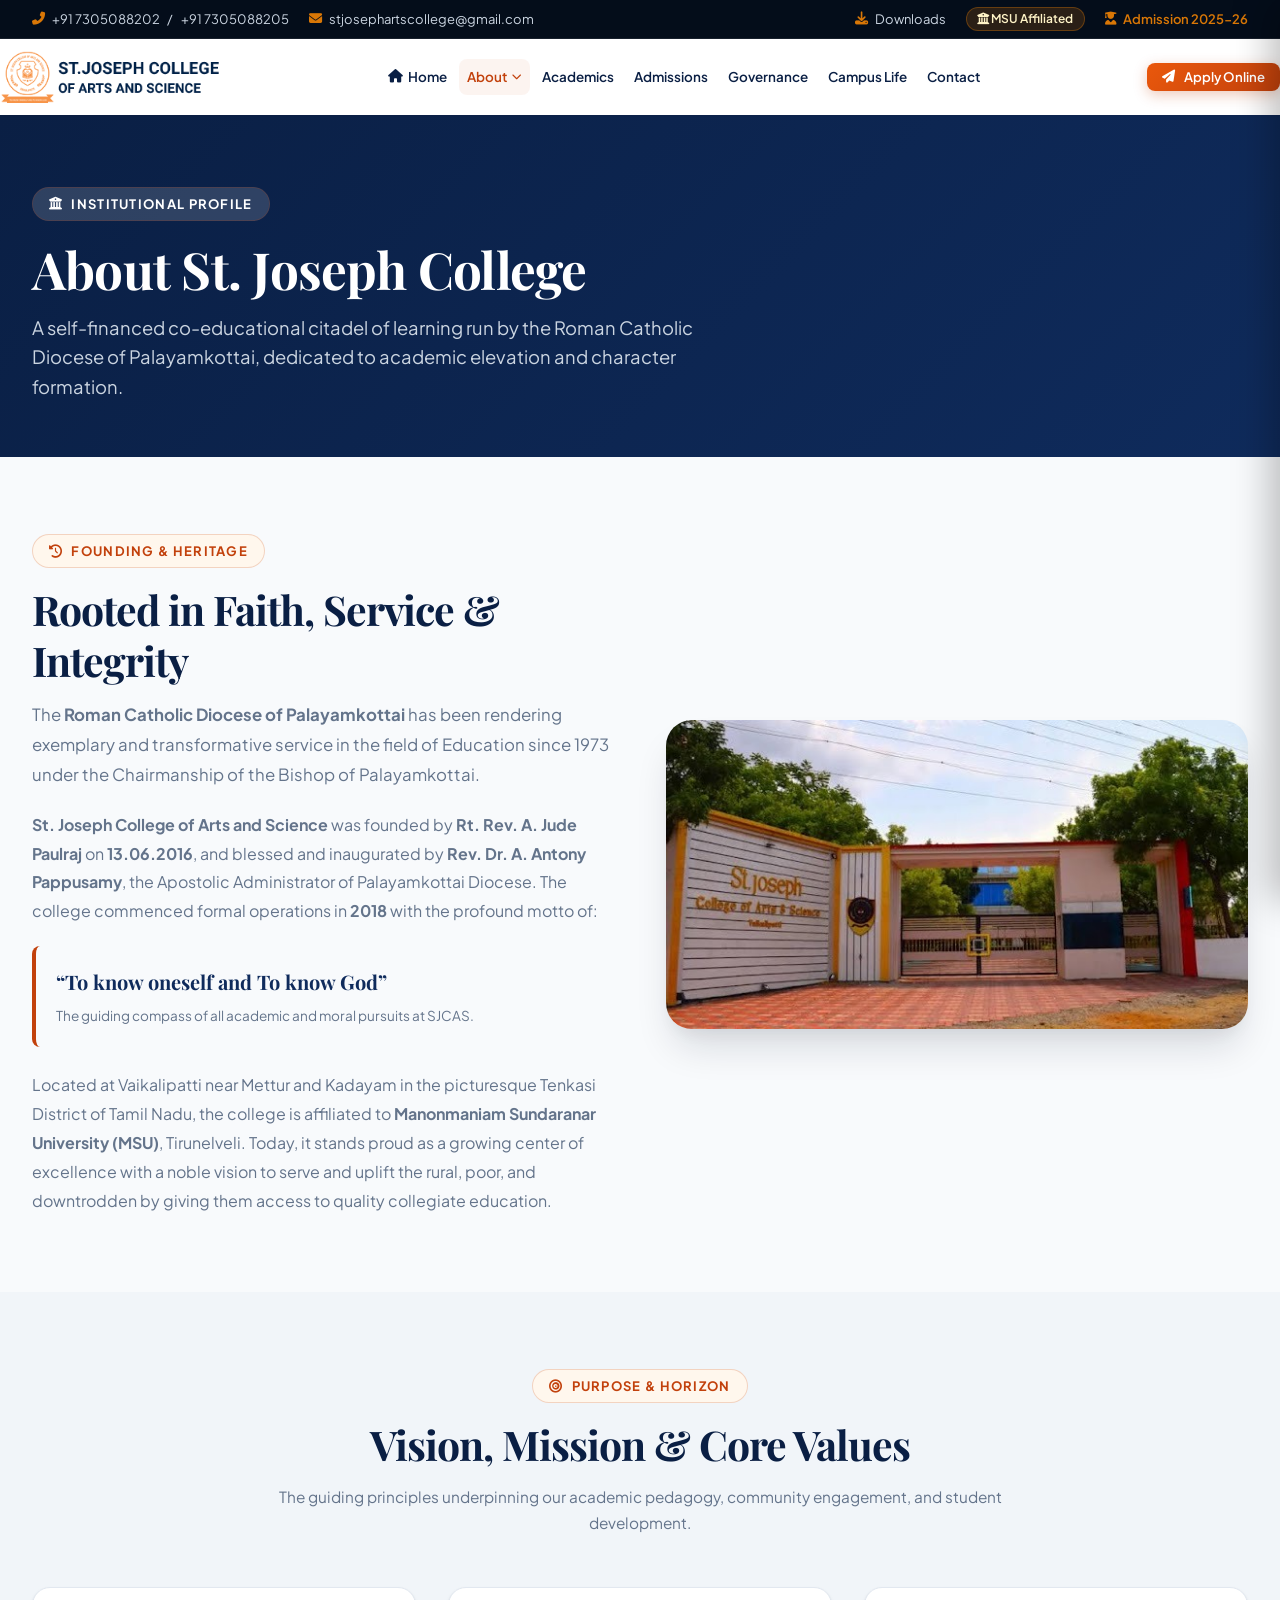
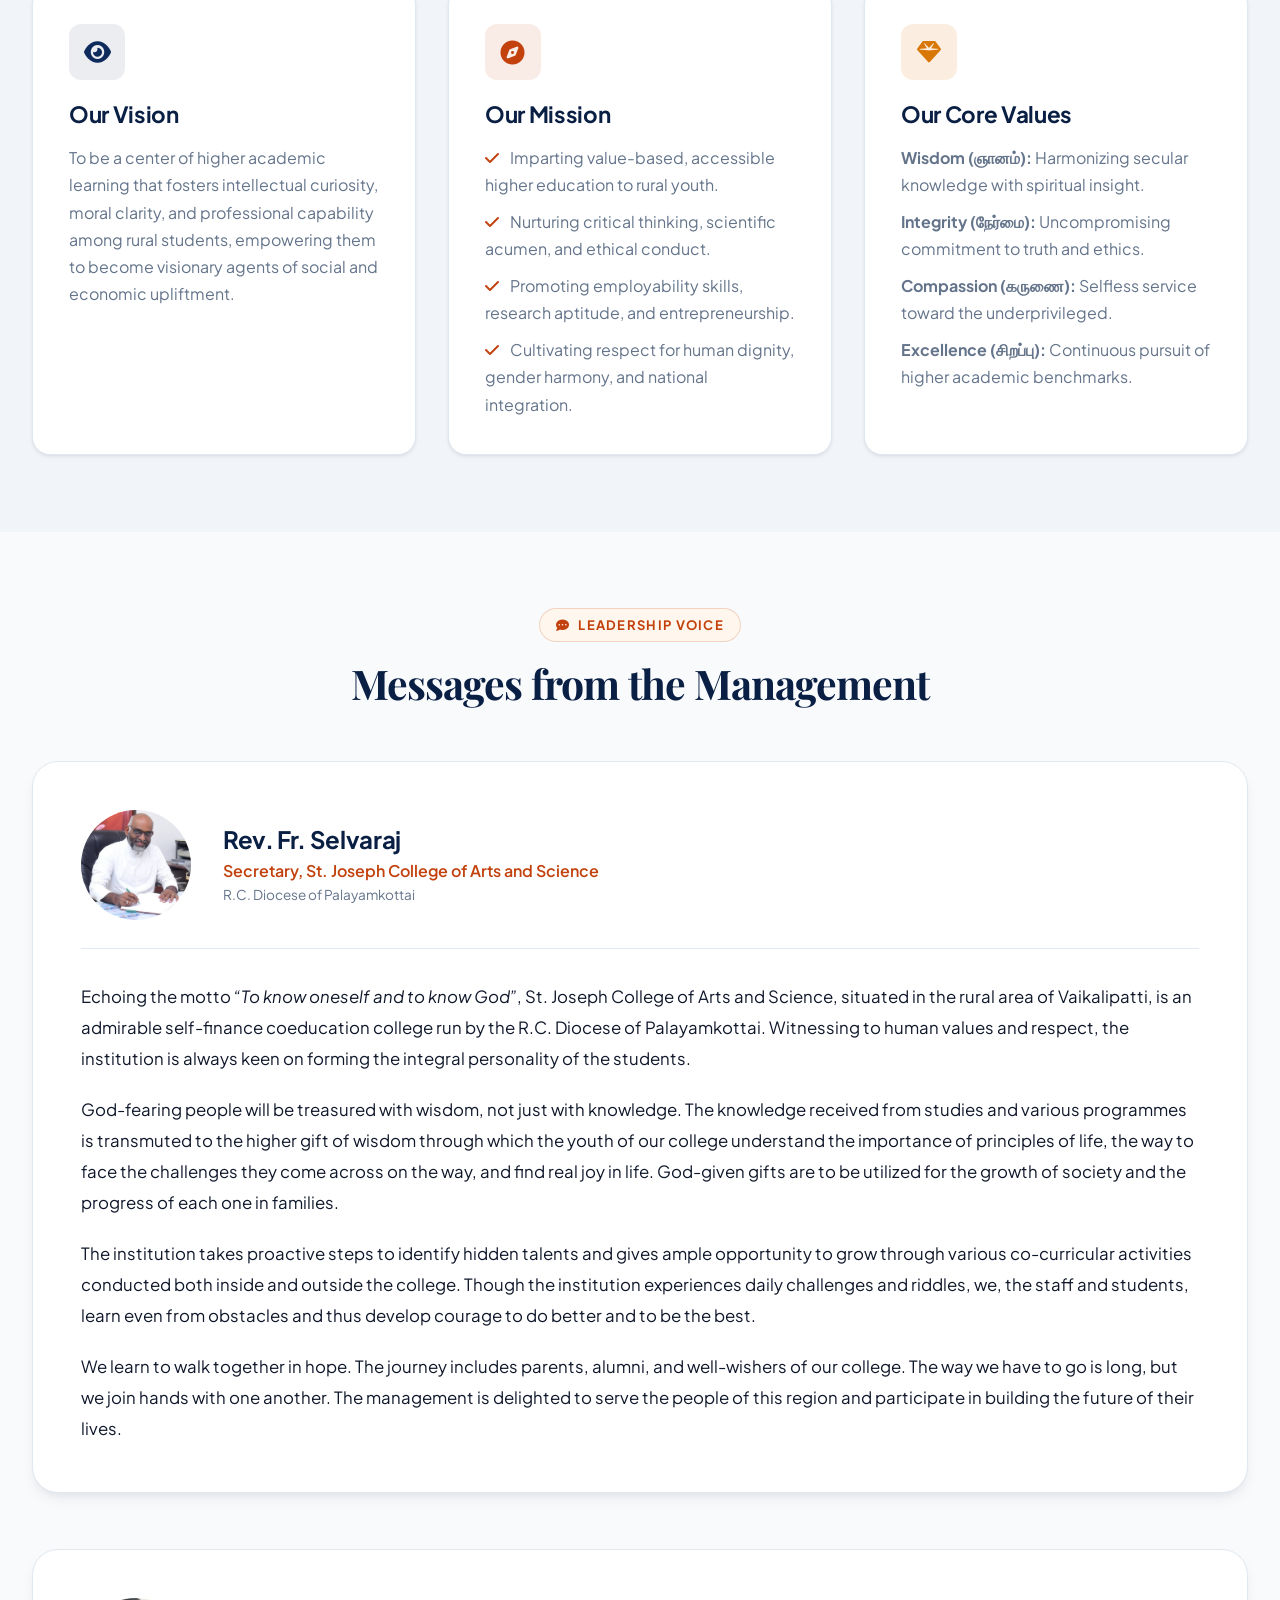
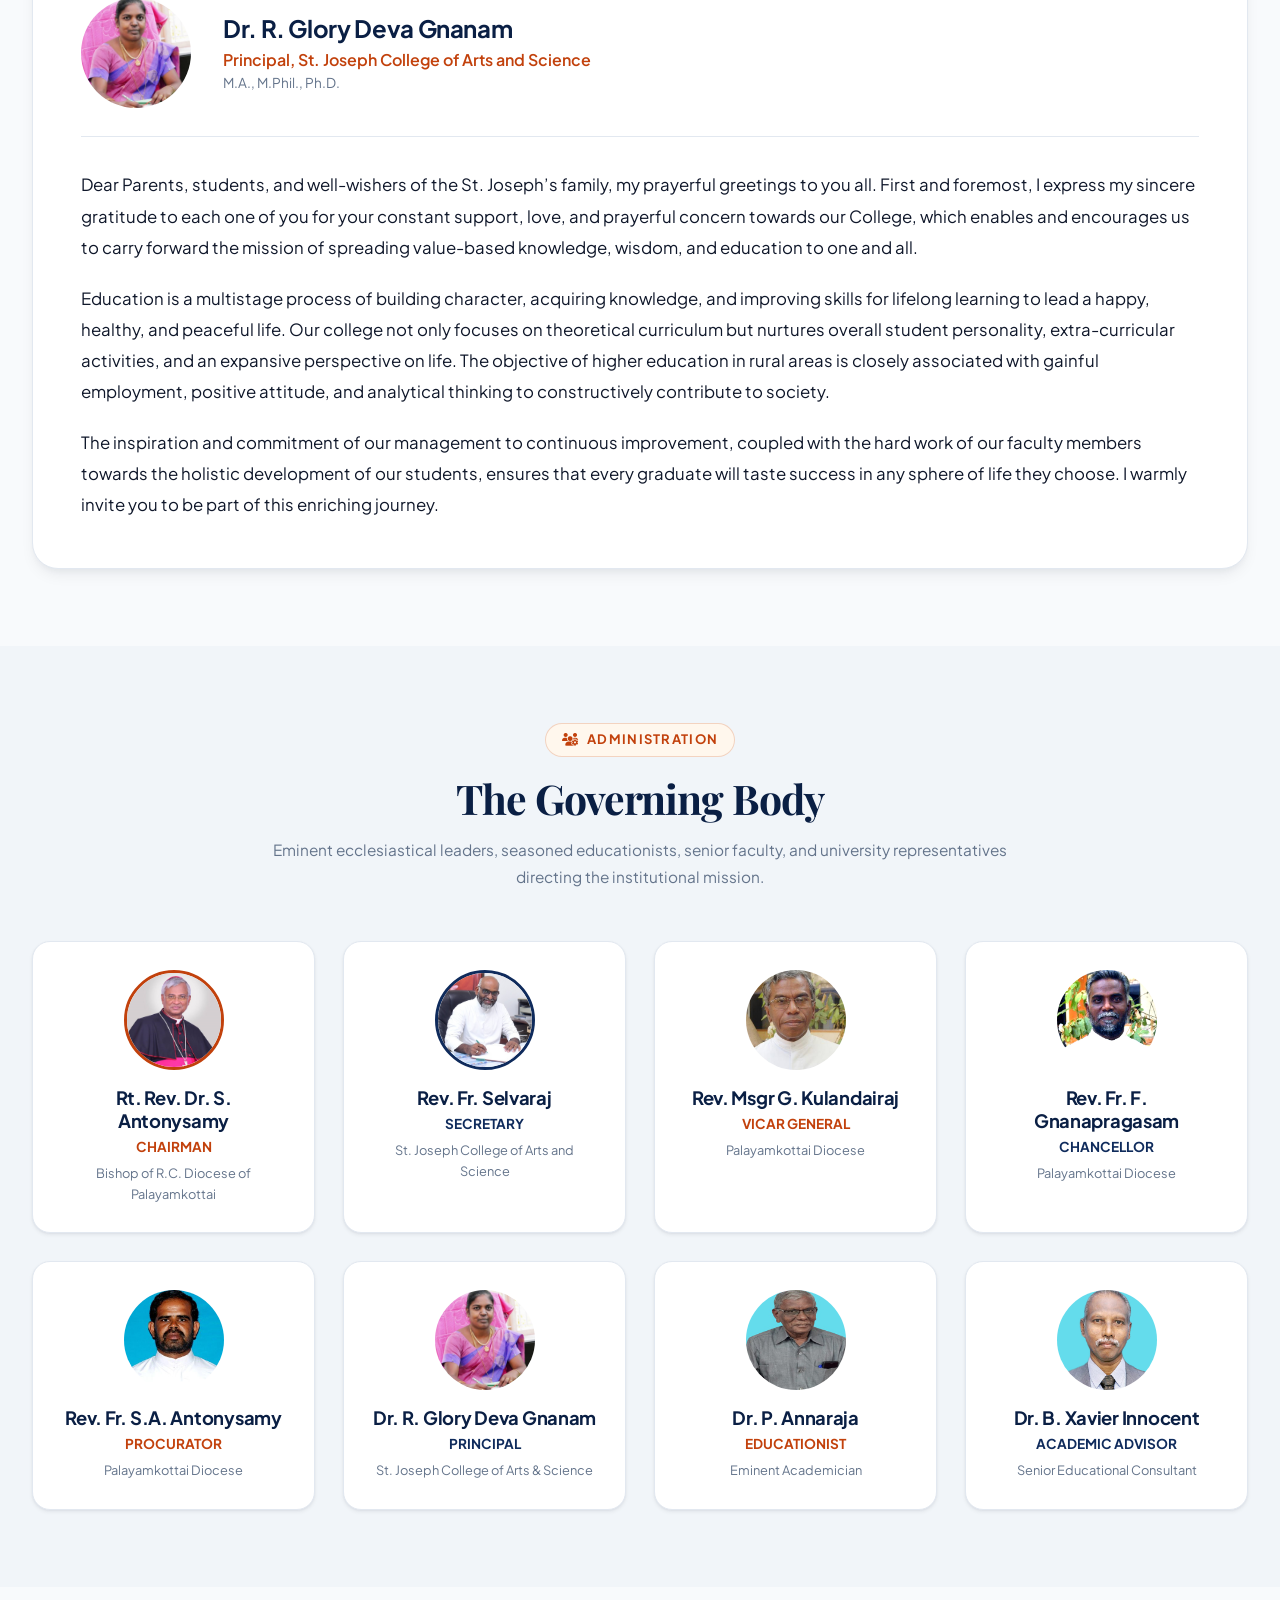
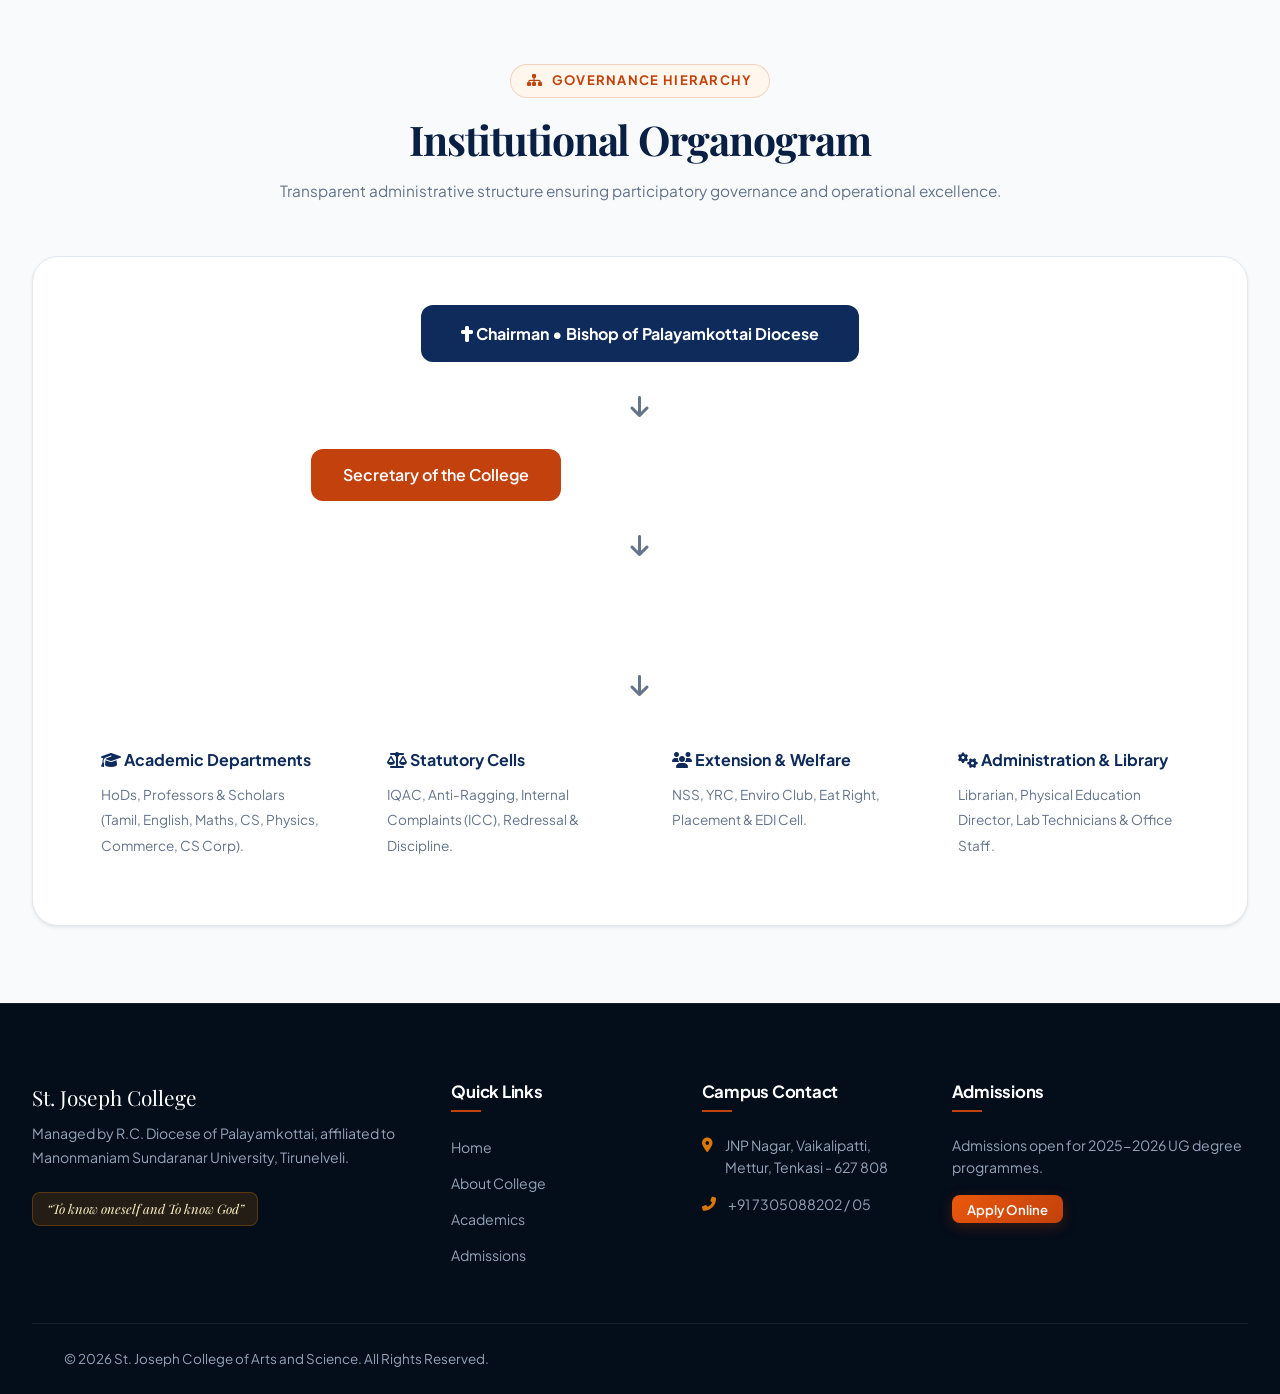
==== commit f54c2fd0: "Add Downloads Center, Placement Cell, NAAC portal, Department Activities, Library details, Magazine " ====
--- a/about.html
+++ b/about.html
@@ -24,6 +24,7 @@
         <span class="top-bar-item"><i class="fas fa-envelope"></i> <a href="mailto:stjosephartscollege@gmail.com">stjosephartscollege@gmail.com</a></span>
       </div>
       <div class="top-bar-right">
+        <a href="downloads.html" class="top-bar-item"><i class="fas fa-download"></i> Downloads</a>
         <span class="top-bar-badge"><i class="fas fa-university"></i> MSU Affiliated</span>
         <a href="admissions.html" class="top-bar-item" style="color: var(--color-accent); font-weight: 600;"><i class="fas fa-user-graduate"></i> Admission 2025-26</a>
       </div>
@@ -81,6 +82,8 @@
       <div class="drawer-nav-item"><a href="admissions.html" class="drawer-nav-link"><span><i class="fas fa-user-graduate"></i> Admissions</span></a></div>
       <div class="drawer-nav-item"><a href="governance.html" class="drawer-nav-link"><span><i class="fas fa-balance-scale"></i> Governance</span></a></div>
       <div class="drawer-nav-item"><a href="campus-life.html" class="drawer-nav-link"><span><i class="fas fa-basketball-ball"></i> Campus Life</span></a></div>
+      <div class="drawer-nav-item"><a href="naac.html" class="drawer-nav-link"><span><i class="fas fa-certificate"></i> NAAC (NAK)</span></a></div>
+      <div class="drawer-nav-item"><a href="placement.html" class="drawer-nav-link"><span><i class="fas fa-briefcase"></i> Placement Cell</span></a></div>
       <div class="drawer-nav-item"><a href="contact.html" class="drawer-nav-link"><span><i class="fas fa-map-marked-alt"></i> Contact Us</span></a></div>
     </div>
     <div class="drawer-footer">
--- a/assets/css/style.css
+++ b/assets/css/style.css
@@ -2639,3 +2639,625 @@
   margin-top: 0.5rem;
 }
 
+/* ==========================================================================
+   Downloads Center, Forms & Interactive Generators
+   ========================================================================== */
+.downloads-grid {
+  display: grid;
+  grid-template-columns: repeat(auto-fit, minmax(min(100%, 320px), 1fr));
+  gap: 1.75rem;
+}
+
+.download-card {
+  background-color: #ffffff;
+  border: 1px solid var(--border-light);
+  border-radius: var(--radius-xl);
+  padding: 1.85rem;
+  box-shadow: var(--shadow-sm);
+  display: flex;
+  flex-direction: column;
+  transition: all var(--transition-normal);
+  position: relative;
+  overflow: hidden;
+}
+
+.download-card::before {
+  content: '';
+  position: absolute;
+  top: 0;
+  left: 0;
+  right: 0;
+  height: 4px;
+  background: var(--navy-gradient);
+  transition: all var(--transition-fast);
+}
+
+.download-card:hover {
+  transform: translateY(-5px);
+  box-shadow: var(--shadow-lg);
+  border-color: var(--navy-light);
+}
+
+.download-card:hover::before {
+  background: var(--crimson-gradient);
+  height: 5px;
+}
+
+.download-header {
+  display: flex;
+  align-items: center;
+  gap: 1rem;
+  margin-bottom: 1.25rem;
+}
+
+.download-icon {
+  width: 52px;
+  height: 52px;
+  border-radius: var(--radius-md);
+  background: var(--navy-soft);
+  color: var(--navy-primary);
+  display: flex;
+  align-items: center;
+  justify-content: center;
+  font-size: 1.4rem;
+  flex-shrink: 0;
+  transition: all var(--transition-fast);
+}
+
+.download-card:hover .download-icon {
+  background: var(--crimson-soft);
+  color: var(--crimson-primary);
+}
+
+.download-title {
+  font-size: 1.15rem;
+  font-weight: 700;
+  color: var(--navy-dark);
+  line-height: 1.3;
+}
+
+.download-badge {
+  display: inline-block;
+  font-size: 0.72rem;
+  font-weight: 700;
+  text-transform: uppercase;
+  padding: 0.2rem 0.6rem;
+  border-radius: var(--radius-full);
+  margin-bottom: 0.75rem;
+  background-color: var(--bg-surface-soft);
+  color: var(--text-muted);
+}
+
+.download-desc {
+  font-size: 0.9rem;
+  color: var(--text-muted);
+  line-height: 1.6;
+  margin-bottom: 1.5rem;
+  flex: 1;
+}
+
+.download-actions {
+  display: flex;
+  gap: 0.65rem;
+  flex-wrap: wrap;
+}
+
+/* Printable Slip & Gate Pass Ticket Style */
+.printable-slip-box {
+  background-color: #ffffff;
+  border: 2px dashed var(--border-light);
+  border-radius: var(--radius-lg);
+  padding: 2rem;
+  margin-top: 1.5rem;
+  position: relative;
+}
+
+.slip-header {
+  text-align: center;
+  border-bottom: 2px solid var(--navy-primary);
+  padding-bottom: 1rem;
+  margin-bottom: 1.5rem;
+}
+
+.slip-header h4 {
+  color: var(--navy-primary);
+  font-size: 1.25rem;
+  margin-bottom: 0.25rem;
+}
+
+.slip-meta-grid {
+  display: grid;
+  grid-template-columns: repeat(auto-fit, minmax(200px, 1fr));
+  gap: 1rem;
+  margin-bottom: 1.5rem;
+}
+
+.slip-field {
+  background-color: var(--bg-surface-soft);
+  padding: 0.75rem 1rem;
+  border-radius: var(--radius-sm);
+}
+
+.slip-field-label {
+  font-size: 0.75rem;
+  color: var(--text-muted);
+  text-transform: uppercase;
+  font-weight: 700;
+}
+
+.slip-field-value {
+  font-size: 0.95rem;
+  font-weight: 700;
+  color: var(--navy-dark);
+}
+
+.slip-sign-row {
+  display: flex;
+  justify-content: space-between;
+  margin-top: 2.5rem;
+  padding-top: 1rem;
+  border-top: 1px solid var(--border-light);
+  font-size: 0.85rem;
+  font-weight: 600;
+  color: var(--text-body);
+}
+
+/* ==========================================================================
+   NAAC Accreditation & Quality Criteria
+   ========================================================================== */
+.naac-criteria-grid {
+  display: grid;
+  grid-template-columns: repeat(auto-fit, minmax(min(100%, 340px), 1fr));
+  gap: 1.75rem;
+}
+
+.naac-criteria-card {
+  background-color: #ffffff;
+  border: 1px solid var(--border-light);
+  border-radius: var(--radius-xl);
+  padding: 2rem;
+  box-shadow: var(--shadow-sm);
+  display: flex;
+  flex-direction: column;
+  transition: all var(--transition-normal);
+}
+
+.naac-criteria-card:hover {
+  transform: translateY(-4px);
+  box-shadow: var(--shadow-lg);
+  border-color: var(--gold-primary);
+}
+
+.criteria-number-badge {
+  width: 48px;
+  height: 48px;
+  border-radius: var(--radius-md);
+  background: var(--gold-gradient);
+  color: #ffffff;
+  font-weight: 800;
+  font-size: 1.2rem;
+  display: flex;
+  align-items: center;
+  justify-content: center;
+  margin-bottom: 1.25rem;
+  box-shadow: 0 4px 12px rgba(217, 119, 6, 0.25);
+}
+
+.naac-doc-list {
+  display: flex;
+  flex-direction: column;
+  gap: 0.65rem;
+  margin-top: 1rem;
+}
+
+.naac-doc-item {
+  display: flex;
+  align-items: center;
+  justify-content: space-between;
+  padding: 0.65rem 0.95rem;
+  background-color: var(--bg-surface-soft);
+  border-radius: var(--radius-sm);
+  font-size: 0.86rem;
+  font-weight: 600;
+  color: var(--navy-dark);
+  transition: background-color var(--transition-fast);
+}
+
+.naac-doc-item:hover {
+  background-color: var(--navy-soft);
+  color: var(--navy-primary);
+}
+
+/* ==========================================================================
+   Student Achievements & Roll of Honor
+   ========================================================================== */
+.achievements-grid {
+  display: grid;
+  grid-template-columns: repeat(auto-fit, minmax(min(100%, 300px), 1fr));
+  gap: 1.75rem;
+}
+
+.achievement-card {
+  background-color: #ffffff;
+  border: 1px solid var(--border-light);
+  border-radius: var(--radius-xl);
+  padding: 2rem 1.75rem;
+  box-shadow: var(--shadow-sm);
+  display: flex;
+  flex-direction: column;
+  text-align: center;
+  transition: all var(--transition-normal);
+  position: relative;
+}
+
+.achievement-card:hover {
+  transform: translateY(-5px);
+  box-shadow: var(--shadow-xl);
+  border-color: var(--gold-primary);
+}
+
+.achievement-trophy-icon {
+  width: 68px;
+  height: 68px;
+  border-radius: 50%;
+  background: var(--gold-gradient);
+  color: #ffffff;
+  display: flex;
+  align-items: center;
+  justify-content: center;
+  font-size: 1.85rem;
+  margin: 0 auto 1.25rem auto;
+  box-shadow: 0 6px 20px rgba(217, 119, 6, 0.35);
+}
+
+.achievement-title {
+  font-size: 1.25rem;
+  font-weight: 700;
+  color: var(--navy-dark);
+  margin-bottom: 0.4rem;
+}
+
+.achievement-subtitle {
+  color: var(--crimson-primary);
+  font-weight: 700;
+  font-size: 0.88rem;
+  margin-bottom: 0.85rem;
+}
+
+.achievement-desc {
+  font-size: 0.9rem;
+  color: var(--text-muted);
+  line-height: 1.6;
+  margin-bottom: 1.25rem;
+  flex: 1;
+}
+
+/* ==========================================================================
+   Media Coverage & Press Releases
+   ========================================================================== */
+.media-grid {
+  display: grid;
+  grid-template-columns: repeat(auto-fit, minmax(min(100%, 320px), 1fr));
+  gap: 1.75rem;
+}
+
+.media-card {
+  background-color: #ffffff;
+  border: 1px solid var(--border-light);
+  border-radius: var(--radius-lg);
+  overflow: hidden;
+  box-shadow: var(--shadow-sm);
+  transition: all var(--transition-normal);
+  display: flex;
+  flex-direction: column;
+}
+
+.media-card:hover {
+  transform: translateY(-4px);
+  box-shadow: var(--shadow-md);
+  border-color: var(--navy-light);
+}
+
+.media-body {
+  padding: 1.5rem;
+  flex: 1;
+  display: flex;
+  flex-direction: column;
+}
+
+.media-source-tag {
+  display: inline-flex;
+  align-items: center;
+  gap: 0.4rem;
+  font-size: 0.75rem;
+  font-weight: 700;
+  color: var(--crimson-primary);
+  text-transform: uppercase;
+  margin-bottom: 0.5rem;
+}
+
+.media-headline {
+  font-size: 1.1rem;
+  font-weight: 700;
+  color: var(--navy-dark);
+  margin-bottom: 0.65rem;
+  line-height: 1.4;
+}
+
+/* ==========================================================================
+   Library Holdings & Catalogue Matrix
+   ========================================================================== */
+.library-stats-grid {
+  display: grid;
+  grid-template-columns: repeat(auto-fit, minmax(min(100%, 220px), 1fr));
+  gap: 1.5rem;
+  margin-bottom: 2.5rem;
+}
+
+.library-stat-card {
+  background-color: #ffffff;
+  border: 1px solid var(--border-light);
+  border-radius: var(--radius-lg);
+  padding: 1.5rem;
+  text-align: center;
+  box-shadow: var(--shadow-sm);
+  transition: transform var(--transition-fast);
+}
+
+.library-stat-card:hover {
+  transform: translateY(-3px);
+  border-color: var(--navy-primary);
+}
+
+.library-stat-number {
+  font-size: 2.25rem;
+  font-weight: 800;
+  color: var(--navy-primary);
+  font-family: var(--font-serif);
+  line-height: 1.1;
+  margin-bottom: 0.35rem;
+}
+
+.library-stat-label {
+  font-size: 0.88rem;
+  color: var(--text-muted);
+  font-weight: 600;
+}
+
+/* ==========================================================================
+   College Magazine & Literary Publications
+   ========================================================================== */
+.magazine-grid {
+  display: grid;
+  grid-template-columns: repeat(auto-fit, minmax(min(100%, 280px), 1fr));
+  gap: 2rem;
+}
+
+.magazine-card {
+  background-color: #ffffff;
+  border: 1px solid var(--border-light);
+  border-radius: var(--radius-xl);
+  overflow: hidden;
+  box-shadow: var(--shadow-sm);
+  transition: all var(--transition-normal);
+  text-align: center;
+  padding: 1.75rem;
+}
+
+.magazine-card:hover {
+  transform: translateY(-5px);
+  box-shadow: var(--shadow-xl);
+  border-color: var(--crimson-primary);
+}
+
+.magazine-cover-wrap {
+  width: 100%;
+  height: 260px;
+  background: var(--navy-gradient);
+  border-radius: var(--radius-lg);
+  display: flex;
+  flex-direction: column;
+  align-items: center;
+  justify-content: center;
+  color: #ffffff;
+  padding: 1.5rem;
+  margin-bottom: 1.25rem;
+  position: relative;
+  box-shadow: var(--shadow-md);
+}
+
+.magazine-cover-wrap::after {
+  content: '';
+  position: absolute;
+  top: 10px;
+  bottom: 10px;
+  left: 12px;
+  width: 3px;
+  background: rgba(255, 255, 255, 0.4);
+}
+
+.magazine-edition-title {
+  font-family: var(--font-serif);
+  font-size: 1.45rem;
+  font-weight: 700;
+  margin-bottom: 0.35rem;
+}
+
+/* -------------------------------------------------------------
+   Placement Cell, Recruiters & Training Modules
+------------------------------------------------------------- */
+.recruiters-grid {
+  display: grid;
+  grid-template-columns: repeat(auto-fill, minmax(180px, 1fr));
+  gap: 1.25rem;
+  margin-top: 2rem;
+}
+
+.recruiter-card {
+  background: #ffffff;
+  border: 1px solid var(--navy-surface-border);
+  border-radius: var(--radius-lg);
+  padding: 1.5rem 1rem;
+  display: flex;
+  flex-direction: column;
+  align-items: center;
+  justify-content: center;
+  text-align: center;
+  transition: all 0.28s ease;
+  box-shadow: var(--shadow-sm);
+}
+
+.recruiter-card:hover {
+  transform: translateY(-4px);
+  border-color: var(--crimson-primary);
+  box-shadow: var(--shadow-md);
+}
+
+.recruiter-icon-wrap {
+  width: 58px;
+  height: 58px;
+  border-radius: var(--radius-full);
+  background: var(--navy-surface-soft);
+  color: var(--navy-primary);
+  display: flex;
+  align-items: center;
+  justify-content: center;
+  font-size: 1.6rem;
+  margin-bottom: 0.85rem;
+}
+
+.recruiter-name {
+  font-weight: 700;
+  font-size: 1.05rem;
+  color: var(--navy-darkest);
+  margin-bottom: 0.25rem;
+}
+
+.recruiter-sector {
+  font-size: 0.82rem;
+  color: var(--navy-text-muted);
+}
+
+.training-grid {
+  display: grid;
+  grid-template-columns: repeat(auto-fill, minmax(280px, 1fr));
+  gap: 1.5rem;
+  margin-top: 2rem;
+}
+
+.training-card {
+  background: #ffffff;
+  border: 1px solid var(--navy-surface-border);
+  border-radius: var(--radius-xl);
+  padding: 2rem;
+  box-shadow: var(--shadow-sm);
+  transition: all 0.28s ease;
+  position: relative;
+  overflow: hidden;
+}
+
+.training-card::before {
+  content: '';
+  position: absolute;
+  top: 0;
+  left: 0;
+  width: 100%;
+  height: 4px;
+  background: var(--crimson-gradient);
+}
+
+.training-card:hover {
+  transform: translateY(-4px);
+  box-shadow: var(--shadow-lg);
+  border-color: rgba(153, 27, 27, 0.3);
+}
+
+.training-icon {
+  width: 52px;
+  height: 52px;
+  border-radius: var(--radius-lg);
+  background: var(--navy-surface-soft);
+  color: var(--crimson-primary);
+  display: flex;
+  align-items: center;
+  justify-content: center;
+  font-size: 1.45rem;
+  margin-bottom: 1.25rem;
+}
+
+.training-title {
+  font-size: 1.2rem;
+  font-weight: 700;
+  color: var(--navy-darkest);
+  margin-bottom: 0.65rem;
+}
+
+.training-desc {
+  font-size: 0.92rem;
+  color: var(--navy-text-muted);
+  line-height: 1.65;
+  margin-bottom: 1rem;
+}
+
+.training-topics {
+  list-style: none;
+  padding: 0;
+  margin: 0;
+  display: flex;
+  flex-direction: column;
+  gap: 0.45rem;
+}
+
+.training-topics li {
+  font-size: 0.86rem;
+  color: var(--navy-text);
+  display: flex;
+  align-items: center;
+  gap: 0.5rem;
+}
+
+.training-topics li i {
+  color: var(--crimson-primary);
+  font-size: 0.75rem;
+}
+
+.process-timeline {
+  display: grid;
+  grid-template-columns: repeat(auto-fit, minmax(220px, 1fr));
+  gap: 1.25rem;
+  margin-top: 2.25rem;
+  position: relative;
+}
+
+.process-step-card {
+  background: #ffffff;
+  border: 1px solid var(--navy-surface-border);
+  border-radius: var(--radius-xl);
+  padding: 1.75rem 1.5rem;
+  position: relative;
+  box-shadow: var(--shadow-sm);
+  transition: all 0.28s ease;
+}
+
+.process-step-card:hover {
+  border-color: var(--gold-primary);
+  transform: translateY(-3px);
+  box-shadow: var(--shadow-md);
+}
+
+.process-step-num {
+  width: 38px;
+  height: 38px;
+  border-radius: var(--radius-full);
+  background: var(--navy-darkest);
+  color: var(--gold-primary);
+  display: flex;
+  align-items: center;
+  justify-content: center;
+  font-weight: 800;
+  font-size: 1rem;
+  margin-bottom: 1rem;
+}
+
+
+
